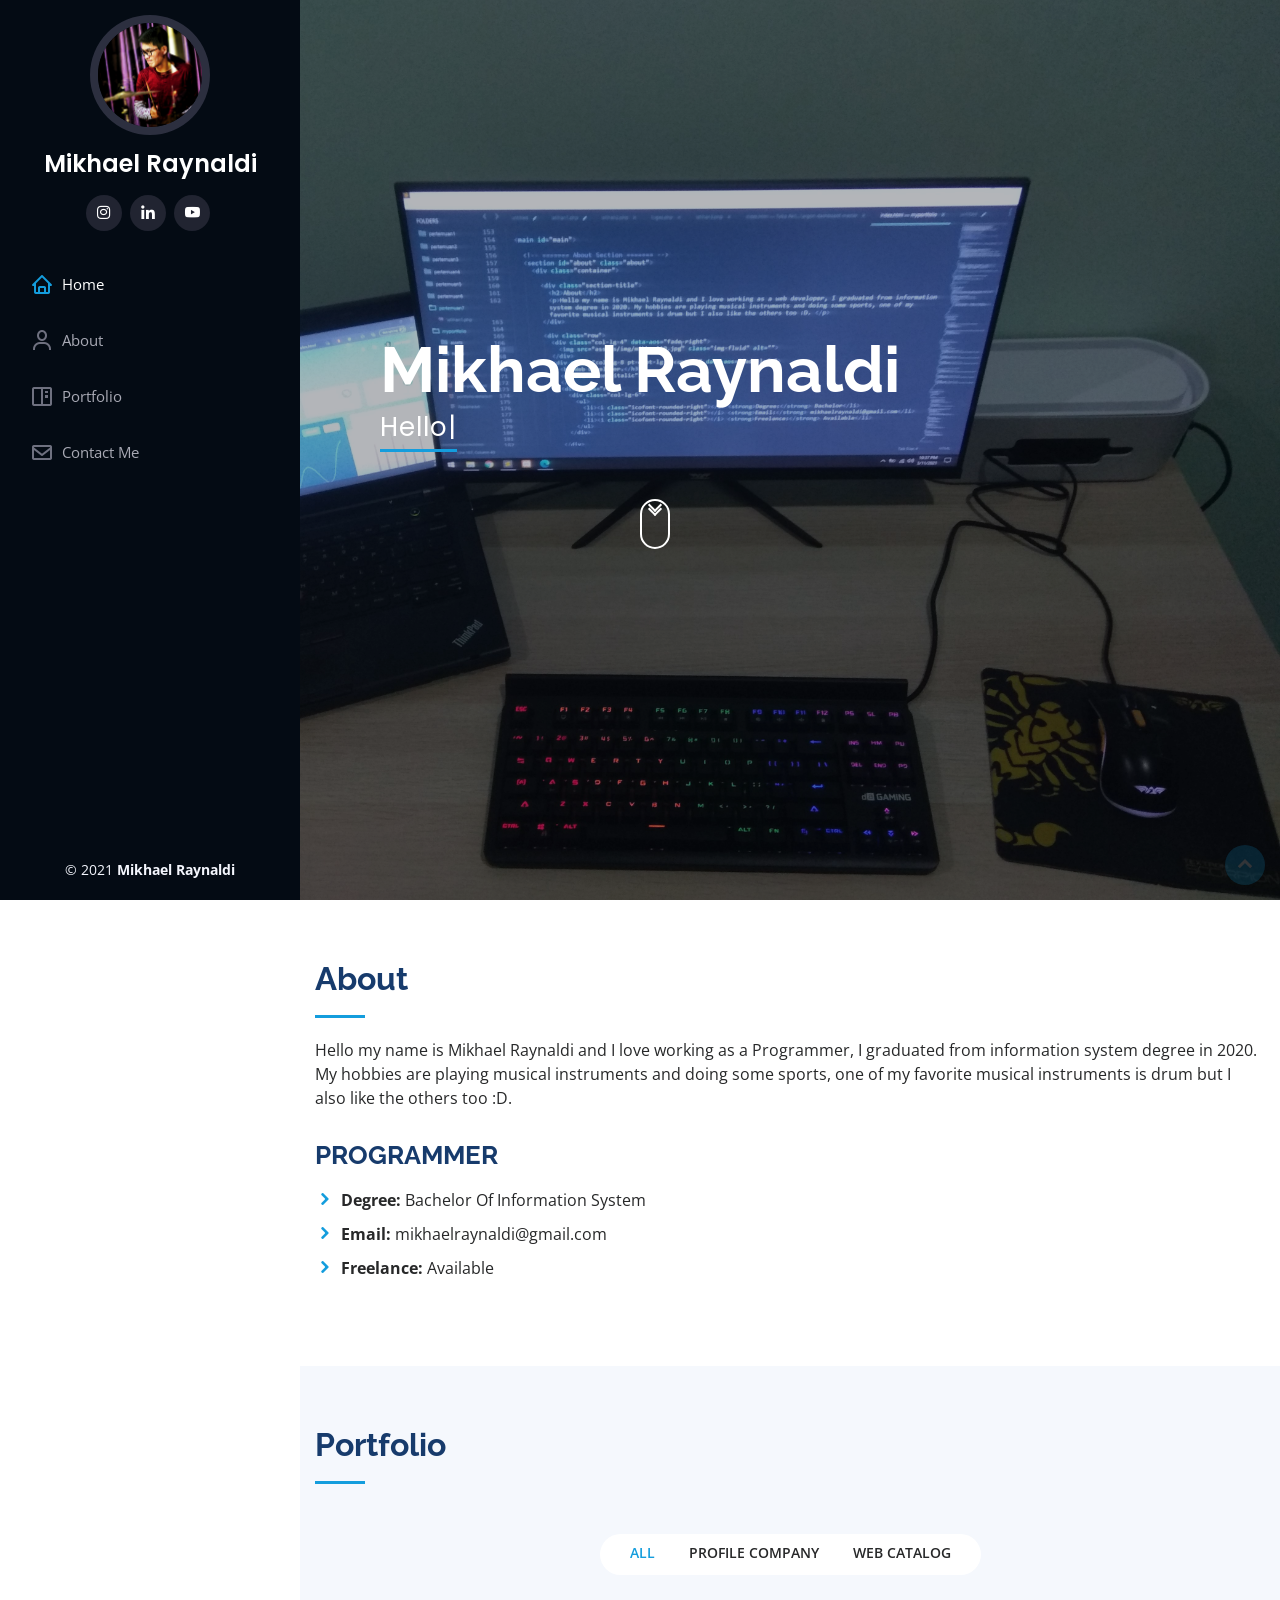
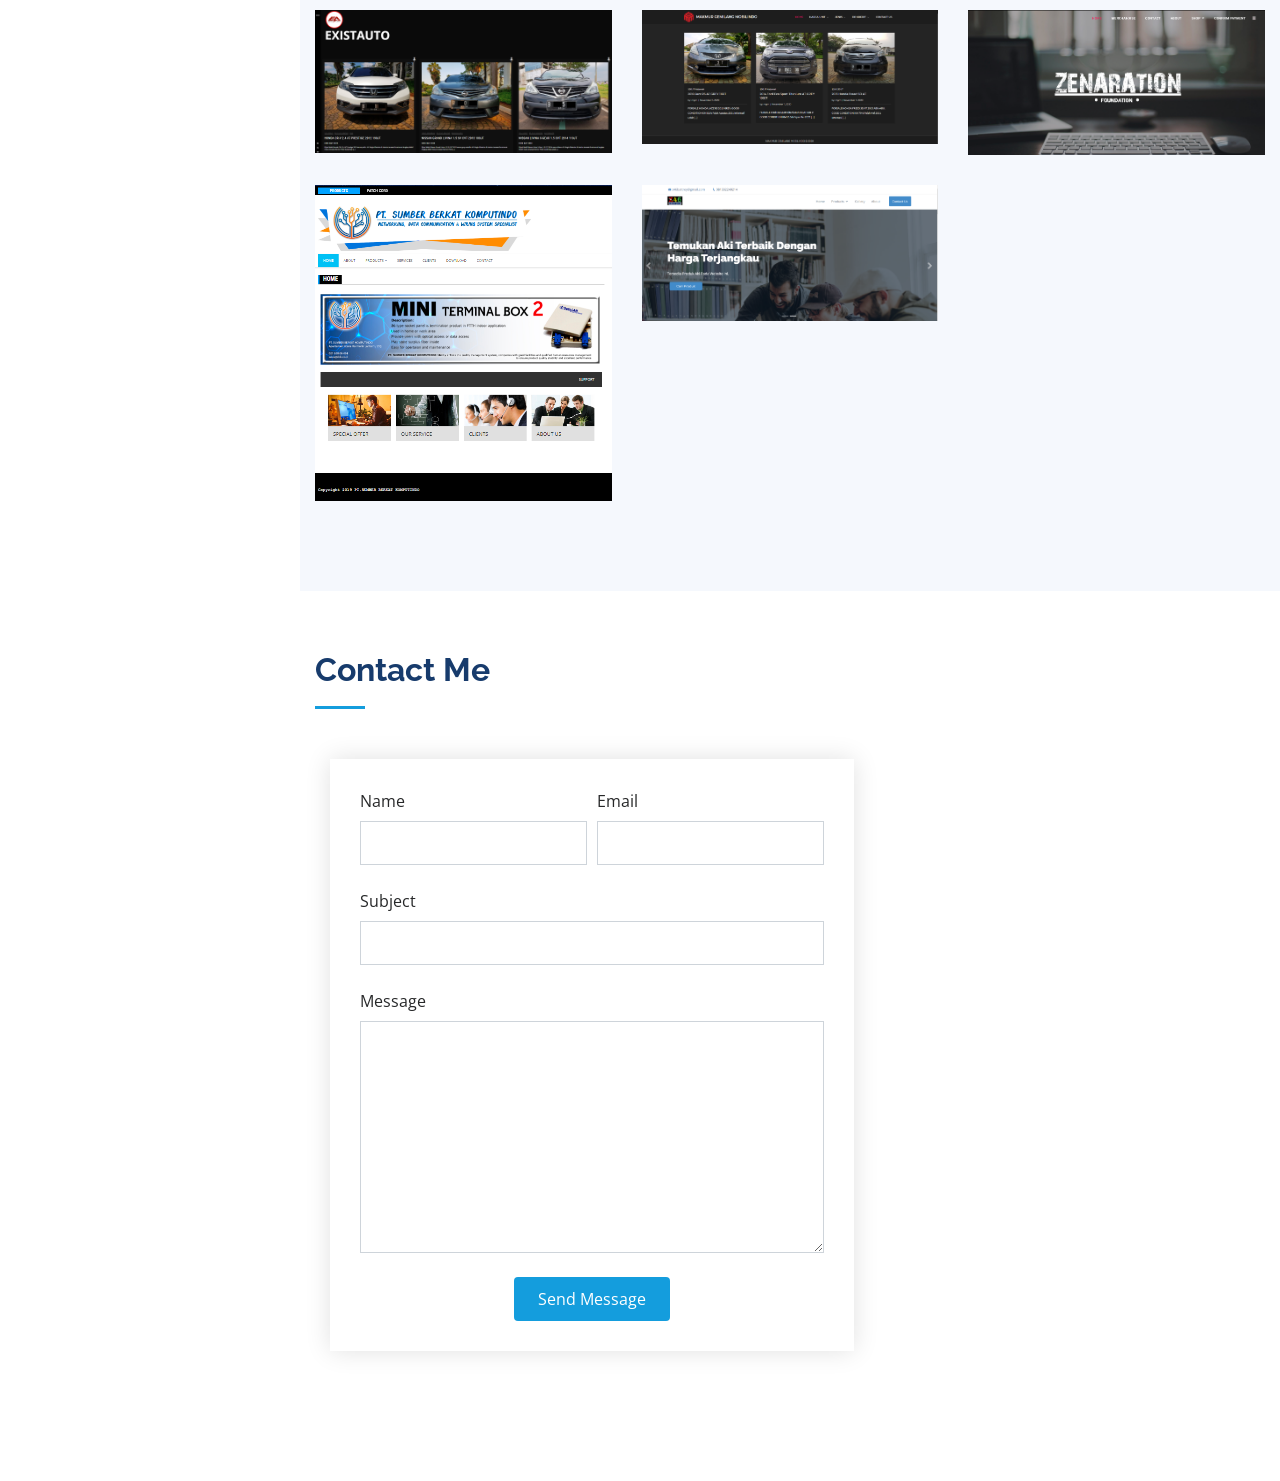
==== index.html @ 9146f6a1 "command git" ====
<!DOCTYPE html>
<html lang="en">
  <head>
    <meta charset="utf-8">
    <meta content="width=device-width, initial-scale=1.0" name="viewport">
    
    <title>Mikhael Raynaldi</title>
    <meta content="" name="description">
    <meta content="" name="keywords">
    <script src="https://code.jquery.com/jquery-1.12.4.js"></script>
    <script type="text/javascript">
    $(document).ready(function(){
    $(window).scroll(function() {
    if($(this).scrollTop() > 0){
    $(".scroll-down").css({"opacity" : "0"})
    }
    else {
    $(".scroll-down").css({"opacity" : "1"})
    }
    })
    })
    </script>
    <style type="text/css">
    .scroll-down{
    height: 50px;
    width: 30px;
    border: 2px solid white;
    position: absolute;
    left: 50%;
    bottom: 20px;
    border-radius: 50px;
    cursor: pointer;
    transition: .14s;
    }
    .scroll-down::before,
    .scroll-down::after{
    content: '';
    position: absolute;
    top: 20%;
    left: 50%;
    border: 2px solid white;
    height: 10px;
    width: 10px;
    transform: translate(-50%, -100%) rotate(45deg);
    border-top: transparent;
    border-left: transparent;
    animation: scroll-down 1s ease-in-out infinite;
    }
    .scroll-down::after{
    top:30%;
    animation-delay: .3s;
    }
    @keyframes scroll-down {
    0%{
    opacity: 0;
    }
    30%{
    opacity: 1;
    }
    60%{
    opacity: 1;
    }
    100%{
    opacity: 0;
    top: 90%;
    }
    }
    </style>
    <!-- Favicons -->
    <link href="assets/img/favicon.png" rel="icon">
    <link href="assets/img/apple-touch-icon.png" rel="apple-touch-icon">
    <!-- Google Fonts -->
    <link href="https://fonts.googleapis.com/css?family=Open+Sans:300,300i,400,400i,600,600i,700,700i|Raleway:300,300i,400,400i,500,500i,600,600i,700,700i|Poppins:300,300i,400,400i,500,500i,600,600i,700,700i" rel="stylesheet">
    <!-- Vendor CSS Files -->
    <link href="assets/vendor/bootstrap/css/bootstrap.min.css" rel="stylesheet">
    <link href="assets/vendor/icofont/icofont.min.css" rel="stylesheet">
    <link href="assets/vendor/boxicons/css/boxicons.min.css" rel="stylesheet">
    <link href="assets/vendor/venobox/venobox.css" rel="stylesheet">
    <link href="assets/vendor/owl.carousel/assets/owl.carousel.min.css" rel="stylesheet">
    <link href="assets/vendor/aos/aos.css" rel="stylesheet">
    <!-- Template Main CSS File -->
    <link href="assets/css/style.css" rel="stylesheet">
  </head>
  <body>
    <!-- ======= Mobile nav toggle button ======= -->
    <button type="button" class="mobile-nav-toggle d-xl-none"><i class="icofont-navigation-menu"></i></button>
    <!-- ======= Header ======= -->
    <header id="header">
      <div class="d-flex flex-column">
        <div class="profile">
          <img src="assets/img/mikhael3.jpeg" alt="" class="img-fluid rounded-circle">
          <h1 class="text-light"><a href="index.html">Mikhael Raynaldi</a></h1>
          <div class="social-links mt-3 text-center">
            <a href="https://www.instagram.com/mikhaelray/" class="instagram" target="_blank"><i class="bx bxl-instagram"></i></a>
           <!--  <a href="https://github.com/mikhaelraynaldi" class="github" target="_blank"><i class="bx bxl-github"></i></a> -->
            <a href="https://www.linkedin.com/in/mikhael-raynaldi-b46b6616b/" class="linkedin" target="_blank"><i class="bx bxl-linkedin"></i></a>
            <a href="https://www.youtube.com/channel/UC35LJPmsm6HlutBC9_S8QdQ" class="youtube" target="_blank"><i class="bx bxl-youtube"></i></a>
            
            
          </div>
        </div>
        <nav class="nav-menu">
          <ul>
            <li class="active"><a href="#hero"><i class="bx bx-home"></i> <span>Home</span></a></li>
            <li><a href="#about"><i class="bx bx-user"></i> <span>About</span></a></li>
            <!-- <li><a href="#experiences"><i class="bx bx-file-blank"></i> <span>Experiences</span></a></li> -->
            <li><a href="#portfolio"><i class="bx bx-book-content"></i> Portfolio</a></li>
            <li><a href="#contact"><i class="bx bx-envelope"></i> Contact Me</a></li>
          </ul>
          </nav><!-- .nav-menu -->
          <button type="button" class="mobile-nav-toggle d-xl-none"><i class="icofont-navigation-menu"></i></button>
        </div>
        </header><!-- End Header -->
        <!-- ======= Hero Section ======= -->
        <section id="hero" class="d-flex flex-column justify-content-center align-items-center">
          <div class="hero-container" data-aos="fade-in">
            <h1></h1>
            <h1>Mikhael Raynaldi</h1>
            <p><span class="typed" data-typed-items="Hello, Welcome, Have a nice day "></span></p>
            <br>
            <br>
            <br>
            <a href="#about" class="scroll-down"></a>
          </div>
          </section><!-- End Hero -->
          <main id="main">
            <!-- ======= About Section ======= -->
            <section id="about" class="about">
              <div class="container">
                <div class="section-title">
                  <h2>About</h2>
                  <p>Hello my name is Mikhael Raynaldi and I love working as a Programmer, I graduated from information system degree in 2020. My hobbies are playing musical instruments and doing some sports, one of my favorite musical instruments is drum but I also like the others too :D. </p>
                </div>
                <div class="row">
                <!--   <div class="col-lg-4" data-aos="fade-right">
                    <img src="assets/img/m10.jpg" class="img-fluid" alt="">
                  </div> -->
                  <div class="col-lg-8 pt-4 pt-lg-0 content" data-aos="fade-left">
                    <h3>PROGRAMMER</h3>
                    <p class="font-italic">
                    </p>
                    <div class="row">
                      <div class="col-lg-8">
                        <ul>
                          <li><i class="icofont-rounded-right"></i> <strong>Degree:</strong> Bachelor Of Information System</li>
                          <li><i class="icofont-rounded-right"></i> <strong>Email:</strong> mikhaelraynaldi@gmail.com</li>
                          <li><i class="icofont-rounded-right"></i> <strong>Freelance:</strong> Available</li>
                        </ul>
                      </div>
                      
                    </div>
                    <p>
                      
                    </p>
                  </div>
                </div>
              </div>
              </section><!-- End About Section -->
              
              <!-- ======= Portfolio Section ======= -->
              <section id="portfolio" class="portfolio section-bg">
                <div class="container">
                  <div class="section-title">
                    <h2>Portfolio</h2>
                    <p></p>
                  </div>
                  <div class="row" data-aos="fade-up">
                    <div class="col-lg-12 d-flex justify-content-center">
                      <ul id="portfolio-flters">
                        <li data-filter="*" class="filter-active">All</li>
                        <li data-filter=".filter-webpc">Profile Company</li>
                        <!-- <li data-filter=".filter-app">App</li> -->
                        <li data-filter=".filter-webcc">Web Catalog</li>
                      </ul>
                    </div>
                  </div>
                  <div class="row portfolio-container" data-aos="fade-up" data-aos-delay="100">
                    
                    <div class="col-lg-4 col-md-6 portfolio-item filter-webcc">
                      
                      <div class="portfolio-wrap">
                        <img src="assets/img/portfolio/Exist.png" class="img-fluid" alt="">
                        <div class="portfolio-links">
                          <a href="existauto.html"  title="More Details"><i class='bx bx-expand-alt'></i>
                            <a href="https://existauto.id/" target="_blank" title="Website"><i class="bx bx-link"></i></a>
                          </div>
                        </div>
                        
                      </div>
                      <div class="col-lg-4 col-md-6 portfolio-item filter-webcc">
                        <div class="portfolio-wrap">
                        <img src="assets/img/portfolio/mgm.PNG" class="img-fluid" alt=""></a>
                        <div class="portfolio-links">
                          <a href="mgm.html"  title="More Details"><i class='bx bx-expand-alt'></i>
                            <a href="http://mgmobilindo.id/" target="_blank" title="Website"><i class="bx bx-link"></i></a>
                          </div>
                        </div>
                      </div>
                      
                      <div class="col-lg-4 col-md-6 portfolio-item filter-webpc">
                        <div class="portfolio-wrap">
                          <img src="assets/img/portfolio/zen.png" class="img-fluid" alt="">
                          <div class="portfolio-links">
                            <a href="zen.html" title="More Details" ><i class='bx bx-expand-alt'></i>
                              <a href="#" title="Website" id="zen"><i class="bx bx-link"></i></a>
                            </div>
                          </div>
                        </div>
                        <div class="col-lg-4 col-md-6 portfolio-item filter-webpc">
                          <div class="portfolio-wrap">
                            <img src="assets/img/portfolio/Sbk.png" class="img-fluid" alt="">
                            <div class="portfolio-links">
                              <a href="sbk.html" title="More Details" ><i class='bx bx-expand-alt'></i>
                                <a href="#" title="Website" id="sbk"><i class="bx bx-link"></i></a>
                              </div>
                            </div>
                          </div>
                          
                          <div class="col-lg-4 col-md-6 portfolio-item filter-webpc">
                            <div class="portfolio-wrap">
                              <img src="assets/img/portfolio/z46.PNG" class="img-fluid" alt="">
                              <div class="portfolio-links">
                                <a href="z46.html" title="More Details"><i class='bx bx-expand-alt'></i>
                                  <a href="https://tokoakitangerang.com/" target="__blank" title="Website"><i class="bx bx-link"></i></a>
                                </div>
                              </div>
                            </div>
                          </div>
                        </div>
                        </section><!-- End Portfolio Section -->
                        
                        
                        <!-- ======= Contact Section ======= -->
                        <section id="contact" class="contact">
                          <div class="container">
                            <div class="section-title">
                              <h2>Contact Me</h2>
                              <p></p>
                            </div>
                            <div class="col-lg-7 mt-5 mt-lg-0 d-flex align-items-stretch">
                              <form  name="contact-form" method="post" role="form" class="php-email-form">
                                <div class="form-row">
                                  <div class="form-group col-md-6">
                                    <label for="name">Name</label>
                                    <input type="text" name="name" class="form-control" id="name" data-rule="minlen:4" data-msg="Please enter at least 4 chars" />
                                    <div class="validate"></div>
                                  </div>
                                  <div class="form-group col-md-6">
                                    <label for="email">Email</label>
                                    <input type="email" class="form-control" name="email" id="email" data-rule="email" data-msg="Please enter a valid email" />
                                    <div class="validate"></div>
                                  </div>
                                </div>
                                <div class="form-group">
                                  <label for="name">Subject</label>
                                  <input type="text" class="form-control" name="subject" id="subject" data-rule="minlen:4" data-msg="Please enter at least 8 chars of subject" />
                                  <div class="validate"></div>
                                </div>
                                <div class="form-group">
                                  <label for="message">Message</label>
                                  <textarea class="form-control" name="message" rows="10" data-rule="required" data-msg="Please write something for us"></textarea>
                                  <div class="validate"></div>
                                </div>
                                <div class="mb-3">
                                  <div class="alert alert-success alert-dismissible fade show d-none " role="alert">
                                    <strong>Thankyou !</strong> Your message has been sent.<button type="button" class="close" data-dismiss="alert" aria-label="Close">
                                    <span aria-hidden="true">×</span>
                                    </button>
                                  </div>
                                  <!-- <div class="loading">Loading</div>
                                  <div class="error-message"></div>
                                  <div class="sent-message">Your message has been sent. Thank you!</div> -->
                                </div>
                                <div class="text-center"><button type="submit" class="btn btn-primary btn-kirim">Send Message</button>
                                  <button class="btn btn-primary btn-loading d-none" type="button" disabled>
                                  <span class="spinner-grow spinner-grow-sm" role="status" aria-hidden="true"></span>
                                  Loading...
                                  </button>
                                </div>
                              </form>
                            </div>
                          </div>
                        </div>
                        </section><!-- End Contact Section -->
                        </main><!-- End #main -->
                        <!-- ======= Footer ======= -->
                        <footer id="footer">
                          <div class="container">
                            <div class="copyright">
                              &copy; 2021 <strong><span>Mikhael Raynaldi</span></strong>
                            </div>
                            <div class="credits">
                              
                            </div>
                          </div>
                          </footer><!-- End  Footer -->
                          <a href="#" class="back-to-top"><i class="icofont-simple-up"></i></a>
                          <!-- Vendor JS Files -->
                          <script src="assets/vendor/jquery/jquery.min.js"></script>
                          <script src="assets/vendor/bootstrap/js/bootstrap.bundle.min.js"></script>
                          <script src="assets/vendor/jquery.easing/jquery.easing.min.js"></script>
                          <script src="assets/vendor/php-email-form/validate.js"></script>
                          <script src="assets/vendor/waypoints/jquery.waypoints.min.js"></script>
                          <script src="assets/vendor/counterup/counterup.min.js"></script>
                          <script src="assets/vendor/isotope-layout/isotope.pkgd.min.js"></script>
                          <script src="assets/vendor/venobox/venobox.min.js"></script>
                          <script src="assets/vendor/owl.carousel/owl.carousel.min.js"></script>
                          <script src="assets/vendor/typed.js/typed.min.js"></script>
                          <script src="assets/vendor/aos/aos.js"></script>
                          <!-- Template Main JS File -->
                          <script src="assets/js/main.js"></script>
                          <script>
                          const scriptURL = 'https://script.google.com/macros/s/AKfycbzyBdxMF1C4Y9LiTAX1z6TFenPuQXAClqCv2XhEe3KRukEesHPKUVi8BLsNuJekuORA/exec'
                          const form = document.forms['contact-form']
                          const btnKirim = document.querySelector('.btn-kirim');
                          const btnLoading = document.querySelector ('.btn-loading');
                          const myAlert = document.querySelector ('.alert');
                          form.addEventListener('submit', e => {
                          e.preventDefault()
                          btnLoading.classList.toggle('d-none');
                          btnKirim.classList.toggle('d-none');
                          fetch(scriptURL, { method: 'POST', body: new FormData(form)})
                          .then(response => {
                          btnLoading.classList.toggle('d-none');
                          btnKirim.classList.toggle('d-none');
                          myAlert.classList.toggle('d-none');
                          form.reset();
                          console.log('Success!', response);
                          })
                          .catch(error => console.error('Error!', error.message))
                          })
                          </script>
                          <script src="https://code.jquery.com/jquery-3.5.1.js"></script>
                          <script>
                          $('#zen').click(function(e) {
                          e.preventDefault();
                          alert('Website Is Offline');
                          });
                          $('#sbk').click(function(e) {
                          e.preventDefault();
                          alert('Website Is Offline');
                          });
                          </script>
                        </body>
                      </html>
---- assets/vendor/venobox/venobox.css ----
/* ------ venobox.css --------*/
.vbox-overlay *, .vbox-overlay *:before, .vbox-overlay *:after{
    -webkit-backface-visibility: hidden;
    -webkit-box-sizing:border-box;
    -moz-box-sizing:border-box;
    box-sizing:border-box;
}
.vbox-overlay * { 
    -webkit-backface-visibility: visible;
    backface-visibility: visible;
}
.vbox-overlay{
    display: -webkit-flex;
    display: flex;
    -webkit-flex-direction: column;
    flex-direction: column;
    -webkit-justify-content: center;
    justify-content: center;
    -webkit-align-items: center;
    align-items: center;
    position: fixed;
    left: 0;
    top: 0;
    bottom: 0;
    right: 0;
    z-index: 999999;
}

/* ----- navigation ----- */
.vbox-title{
    width: 100%;
    height: 40px;
    float: left;
    text-align: center;
    line-height: 28px;
    font-size: 12px;
    padding: 6px 50px;
    overflow: hidden;
    position: fixed;
    display: none;
    left: 0;
    z-index: 89;
}
.vbox-close{
    cursor: pointer;
    position: fixed;
    top: -1px;
    right: 0;
    width: 50px;
    height: 40px;
    padding: 6px;
    display: block;
    background-position:10px center;
    overflow: hidden;
    font-size: 24px;
    line-height: 1;
    text-align: center;
    z-index: 99;
}
.vbox-left{
    cursor: pointer;
    position: fixed;
    left: 0;
    height: 40px;
    overflow: hidden;
    line-height: 28px;
    font-size: 12px;
    z-index: 99;
    display: flex;
    align-items:center;
}
.vbox-num{
    display: inline-block;
    margin: 6px 0 6px 15px;
}
/* ----- Social share ----- */
.vbox-share{
    line-height: 28px;
    font-size: 12px;
    overflow: hidden;
    position: fixed;
    left: 0;
    z-index: 98;
    display: flex;
    align-items:center;
    justify-content: center;
    width: 100%;
    text-align: center;
}
.vbox-share svg{
    max-height: 28px;
    width: 28px;
    z-index: 10;
    margin-left: 12px;
    margin-top: 6px;
    margin-bottom: 6px;
    vertical-align: middle;
}


/* ----- navigation ARROWS ----- */
.vbox-next, .vbox-prev{
    position: fixed;
    top: 50%;
    margin-top: -15px;
    overflow: hidden;
    cursor: pointer;
    display: block;
    width: 45px;
    height: 45px;
    z-index: 99;
}
.vbox-next span, .vbox-prev span{
    position: relative;
    width: 20px;
    height: 20px;
    border: 2px solid transparent;
    border-top-color: #B6B6B6;
    border-right-color: #B6B6B6;
    text-indent: -100px;
    position: absolute;
    top: 8px;
    display: block;
}
.vbox-prev{
    left: 15px;
}
.vbox-next{
    right: 15px;
}
.vbox-prev span{
    left: 10px;
    -ms-transform: rotate(-135deg);
    -webkit-transform: rotate(-135deg);
    transform: rotate(-135deg);
}
.vbox-next span{
    -ms-transform: rotate(45deg);
    -webkit-transform: rotate(45deg);
    transform: rotate(45deg);
    right: 10px;
}
/* ------- inline window ------ */
.vbox-inline{
    width: 420px;
    height: 315px;
    height: 70vh;
    padding: 10px;
    background: #fff;
    margin: 0 auto;
    overflow: auto;
    text-align: left;
}
/* ------- Video & iFrames window ------ */
.venoframe{
    max-width: 100%;
    width: 100%;
    border: none;
    width: 100%;
    height: 260px;
    height: 70vh;
}
.venoframe.vbvid{
    height: 260px;
}
@media (min-width: 768px) {
    .venoframe, .vbox-inline{
        width: 90%;
        height: 360px;
        height: 70vh;
    }
    .venoframe.vbvid{
        width: 640px;
        height: 360px;
    }
}
@media (min-width: 992px) {
    .venoframe, .vbox-inline{
        max-width: 1200px;
        width: 80%;
        height: 540px;
        height: 70vh;
    }
    .venoframe.vbvid{
        width: 960px;
        height: 540px;
    }
}
/* 
Please do NOT edit this part! 
or at least read this note: http://i.imgur.com/7C0ws9e.gif
*/
.vbox-open{
    overflow: hidden;
}
.vbox-container{
    position: absolute;
    left: 0;
    right: 0;
    top: 0;
    bottom: 0;
    overflow-x: hidden;
    overflow-y: scroll;
    overflow-scrolling: touch;
    -webkit-overflow-scrolling: touch;
    z-index: 20;
    max-height: 100%;

}

.vbox-content{
    text-align: center;
    float: left;
    width: 100%;
    position: relative;
    overflow: hidden;
    padding: 20px 4%;
}
.vbox-container img{
    max-width: 100%;
    height: auto;
}
.vbox-figlio{
    box-shadow: 0 0 12px rgba(0,0,0,0.19), 0 6px 6px rgba(0,0,0,0.23);
    max-width: 100%;
    text-align: initial;
}
img.vbox-figlio{
    -webkit-user-select: none;
-khtml-user-select: none;
-moz-user-select: none;
-o-user-select: none;
user-select: none;
}
.vbox-content.swipe-left{
    margin-left: -200px !important;
}
.vbox-content.swipe-right{
    margin-left: 200px !important;
}
.vbox-animated{
    webkit-transition: margin 300ms ease-out;
    transition: margin 300ms ease-out;
}

/* ---------- preloader ----------
 * SPINKIT 
 * http://tobiasahlin.com/spinkit/
-------------------------------- */
.sk-double-bounce,.sk-rotating-plane{width:40px;height:40px;margin:40px auto}.sk-rotating-plane{background-color:#333;-webkit-animation:sk-rotatePlane 1.2s infinite ease-in-out;animation:sk-rotatePlane 1.2s infinite ease-in-out}@-webkit-keyframes sk-rotatePlane{0%{-webkit-transform:perspective(120px) rotateX(0) rotateY(0);transform:perspective(120px) rotateX(0) rotateY(0)}50%{-webkit-transform:perspective(120px) rotateX(-180.1deg) rotateY(0);transform:perspective(120px) rotateX(-180.1deg) rotateY(0)}100%{-webkit-transform:perspective(120px) rotateX(-180deg) rotateY(-179.9deg);transform:perspective(120px) rotateX(-180deg) rotateY(-179.9deg)}}@keyframes sk-rotatePlane{0%{-webkit-transform:perspective(120px) rotateX(0) rotateY(0);transform:perspective(120px) rotateX(0) rotateY(0)}50%{-webkit-transform:perspective(120px) rotateX(-180.1deg) rotateY(0);transform:perspective(120px) rotateX(-180.1deg) rotateY(0)}100%{-webkit-transform:perspective(120px) rotateX(-180deg) rotateY(-179.9deg);transform:perspective(120px) rotateX(-180deg) rotateY(-179.9deg)}}.sk-double-bounce{position:relative}.sk-double-bounce .sk-child{width:100%;height:100%;border-radius:50%;background-color:#333;opacity:.6;position:absolute;top:0;left:0;-webkit-animation:sk-doubleBounce 2s infinite ease-in-out;animation:sk-doubleBounce 2s infinite ease-in-out}.sk-chasing-dots .sk-child,.sk-spinner-pulse,.sk-three-bounce .sk-child{background-color:#333;border-radius:100%}.sk-double-bounce .sk-double-bounce2{-webkit-animation-delay:-1s;animation-delay:-1s}@-webkit-keyframes sk-doubleBounce{0%,100%{-webkit-transform:scale(0);transform:scale(0)}50%{-webkit-transform:scale(1);transform:scale(1)}}@keyframes sk-doubleBounce{0%,100%{-webkit-transform:scale(0);transform:scale(0)}50%{-webkit-transform:scale(1);transform:scale(1)}}.sk-wave{margin:40px auto;width:50px;height:40px;text-align:center;font-size:10px}.sk-wave .sk-rect{background-color:#333;height:100%;width:6px;display:inline-block;-webkit-animation:sk-waveStretchDelay 1.2s infinite ease-in-out;animation:sk-waveStretchDelay 1.2s infinite ease-in-out}.sk-wave .sk-rect1{-webkit-animation-delay:-1.2s;animation-delay:-1.2s}.sk-wave .sk-rect2{-webkit-animation-delay:-1.1s;animation-delay:-1.1s}.sk-wave .sk-rect3{-webkit-animation-delay:-1s;animation-delay:-1s}.sk-wave .sk-rect4{-webkit-animation-delay:-.9s;animation-delay:-.9s}.sk-wave .sk-rect5{-webkit-animation-delay:-.8s;animation-delay:-.8s}@-webkit-keyframes sk-waveStretchDelay{0%,100%,40%{-webkit-transform:scaleY(.4);transform:scaleY(.4)}20%{-webkit-transform:scaleY(1);transform:scaleY(1)}}@keyframes sk-waveStretchDelay{0%,100%,40%{-webkit-transform:scaleY(.4);transform:scaleY(.4)}20%{-webkit-transform:scaleY(1);transform:scaleY(1)}}.sk-wandering-cubes{margin:40px auto;width:40px;height:40px;position:relative}.sk-wandering-cubes .sk-cube{background-color:#333;width:10px;height:10px;position:absolute;top:0;left:0;-webkit-animation:sk-wanderingCube 1.8s ease-in-out -1.8s infinite both;animation:sk-wanderingCube 1.8s ease-in-out -1.8s infinite both}.sk-chasing-dots,.sk-spinner-pulse{width:40px;height:40px;margin:40px auto}.sk-wandering-cubes .sk-cube2{-webkit-animation-delay:-.9s;animation-delay:-.9s}@-webkit-keyframes sk-wanderingCube{0%{-webkit-transform:rotate(0);transform:rotate(0)}25%{-webkit-transform:translateX(30px) rotate(-90deg) scale(.5);transform:translateX(30px) rotate(-90deg) scale(.5)}50%{-webkit-transform:translateX(30px) translateY(30px) rotate(-179deg);transform:translateX(30px) translateY(30px) rotate(-179deg)}50.1%{-webkit-transform:translateX(30px) translateY(30px) rotate(-180deg);transform:translateX(30px) translateY(30px) rotate(-180deg)}75%{-webkit-transform:translateX(0) translateY(30px) rotate(-270deg) scale(.5);transform:translateX(0) translateY(30px) rotate(-270deg) scale(.5)}100%{-webkit-transform:rotate(-360deg);transform:rotate(-360deg)}}@keyframes sk-wanderingCube{0%{-webkit-transform:rotate(0);transform:rotate(0)}25%{-webkit-transform:translateX(30px) rotate(-90deg) scale(.5);transform:translateX(30px) rotate(-90deg) scale(.5)}50%{-webkit-transform:translateX(30px) translateY(30px) rotate(-179deg);transform:translateX(30px) translateY(30px) rotate(-179deg)}50.1%{-webkit-transform:translateX(30px) translateY(30px) rotate(-180deg);transform:translateX(30px) translateY(30px) rotate(-180deg)}75%{-webkit-transform:translateX(0) translateY(30px) rotate(-270deg) scale(.5);transform:translateX(0) translateY(30px) rotate(-270deg) scale(.5)}100%{-webkit-transform:rotate(-360deg);transform:rotate(-360deg)}}.sk-spinner-pulse{-webkit-animation:sk-pulseScaleOut 1s infinite ease-in-out;animation:sk-pulseScaleOut 1s infinite ease-in-out}@-webkit-keyframes sk-pulseScaleOut{0%{-webkit-transform:scale(0);transform:scale(0)}100%{-webkit-transform:scale(1);transform:scale(1);opacity:0}}@keyframes sk-pulseScaleOut{0%{-webkit-transform:scale(0);transform:scale(0)}100%{-webkit-transform:scale(1);transform:scale(1);opacity:0}}.sk-chasing-dots{position:relative;text-align:center;-webkit-animation:sk-chasingDotsRotate 2s infinite linear;animation:sk-chasingDotsRotate 2s infinite linear}.sk-chasing-dots .sk-child{width:60%;height:60%;display:inline-block;position:absolute;top:0;-webkit-animation:sk-chasingDotsBounce 2s infinite ease-in-out;animation:sk-chasingDotsBounce 2s infinite ease-in-out}.sk-chasing-dots .sk-dot2{top:auto;bottom:0;-webkit-animation-delay:-1s;animation-delay:-1s}@-webkit-keyframes sk-chasingDotsRotate{100%{-webkit-transform:rotate(360deg);transform:rotate(360deg)}}@keyframes sk-chasingDotsRotate{100%{-webkit-transform:rotate(360deg);transform:rotate(360deg)}}@-webkit-keyframes sk-chasingDotsBounce{0%,100%{-webkit-transform:scale(0);transform:scale(0)}50%{-webkit-transform:scale(1);transform:scale(1)}}@keyframes sk-chasingDotsBounce{0%,100%{-webkit-transform:scale(0);transform:scale(0)}50%{-webkit-transform:scale(1);transform:scale(1)}}.sk-three-bounce{margin:40px auto;width:80px;text-align:center}.sk-three-bounce .sk-child{width:20px;height:20px;display:inline-block;-webkit-animation:sk-three-bounce 1.4s ease-in-out 0s infinite both;animation:sk-three-bounce 1.4s ease-in-out 0s infinite both}.sk-circle .sk-child:before,.sk-fading-circle .sk-circle:before{display:block;border-radius:100%;content:'';background-color:#333}.sk-three-bounce .sk-bounce1{-webkit-animation-delay:-.32s;animation-delay:-.32s}.sk-three-bounce .sk-bounce2{-webkit-animation-delay:-.16s;animation-delay:-.16s}@-webkit-keyframes sk-three-bounce{0%,100%,80%{-webkit-transform:scale(0);transform:scale(0)}40%{-webkit-transform:scale(1);transform:scale(1)}}@keyframes sk-three-bounce{0%,100%,80%{-webkit-transform:scale(0);transform:scale(0)}40%{-webkit-transform:scale(1);transform:scale(1)}}.sk-circle{margin:40px auto;width:40px;height:40px;position:relative}.sk-circle .sk-child{width:100%;height:100%;position:absolute;left:0;top:0}.sk-circle .sk-child:before{margin:0 auto;width:15%;height:15%;-webkit-animation:sk-circleBounceDelay 1.2s infinite ease-in-out both;animation:sk-circleBounceDelay 1.2s infinite ease-in-out both}.sk-circle .sk-circle2{-webkit-transform:rotate(30deg);-ms-transform:rotate(30deg);transform:rotate(30deg)}.sk-circle .sk-circle3{-webkit-transform:rotate(60deg);-ms-transform:rotate(60deg);transform:rotate(60deg)}.sk-circle .sk-circle4{-webkit-transform:rotate(90deg);-ms-transform:rotate(90deg);transform:rotate(90deg)}.sk-circle .sk-circle5{-webkit-transform:rotate(120deg);-ms-transform:rotate(120deg);transform:rotate(120deg)}.sk-circle .sk-circle6{-webkit-transform:rotate(150deg);-ms-transform:rotate(150deg);transform:rotate(150deg)}.sk-circle .sk-circle7{-webkit-transform:rotate(180deg);-ms-transform:rotate(180deg);transform:rotate(180deg)}.sk-circle .sk-circle8{-webkit-transform:rotate(210deg);-ms-transform:rotate(210deg);transform:rotate(210deg)}.sk-circle .sk-circle9{-webkit-transform:rotate(240deg);-ms-transform:rotate(240deg);transform:rotate(240deg)}.sk-circle .sk-circle10{-webkit-transform:rotate(270deg);-ms-transform:rotate(270deg);transform:rotate(270deg)}.sk-circle .sk-circle11{-webkit-transform:rotate(300deg);-ms-transform:rotate(300deg);transform:rotate(300deg)}.sk-circle .sk-circle12{-webkit-transform:rotate(330deg);-ms-transform:rotate(330deg);transform:rotate(330deg)}.sk-circle .sk-circle2:before{-webkit-animation-delay:-1.1s;animation-delay:-1.1s}.sk-circle .sk-circle3:before{-webkit-animation-delay:-1s;animation-delay:-1s}.sk-circle .sk-circle4:before{-webkit-animation-delay:-.9s;animation-delay:-.9s}.sk-circle .sk-circle5:before{-webkit-animation-delay:-.8s;animation-delay:-.8s}.sk-circle .sk-circle6:before{-webkit-animation-delay:-.7s;animation-delay:-.7s}.sk-circle .sk-circle7:before{-webkit-animation-delay:-.6s;animation-delay:-.6s}.sk-circle .sk-circle8:before{-webkit-animation-delay:-.5s;animation-delay:-.5s}.sk-circle .sk-circle9:before{-webkit-animation-delay:-.4s;animation-delay:-.4s}.sk-circle .sk-circle10:before{-webkit-animation-delay:-.3s;animation-delay:-.3s}.sk-circle .sk-circle11:before{-webkit-animation-delay:-.2s;animation-delay:-.2s}.sk-circle .sk-circle12:before{-webkit-animation-delay:-.1s;animation-delay:-.1s}@-webkit-keyframes sk-circleBounceDelay{0%,100%,80%{-webkit-transform:scale(0);transform:scale(0)}40%{-webkit-transform:scale(1);transform:scale(1)}}@keyframes sk-circleBounceDelay{0%,100%,80%{-webkit-transform:scale(0);transform:scale(0)}40%{-webkit-transform:scale(1);transform:scale(1)}}.sk-cube-grid{width:40px;height:40px;margin:40px auto}.sk-cube-grid .sk-cube{width:33.33%;height:33.33%;background-color:#333;float:left;-webkit-animation:sk-cubeGridScaleDelay 1.3s infinite ease-in-out;animation:sk-cubeGridScaleDelay 1.3s infinite ease-in-out}.sk-cube-grid .sk-cube1{-webkit-animation-delay:.2s;animation-delay:.2s}.sk-cube-grid .sk-cube2{-webkit-animation-delay:.3s;animation-delay:.3s}.sk-cube-grid .sk-cube3{-webkit-animation-delay:.4s;animation-delay:.4s}.sk-cube-grid .sk-cube4{-webkit-animation-delay:.1s;animation-delay:.1s}.sk-cube-grid .sk-cube5{-webkit-animation-delay:.2s;animation-delay:.2s}.sk-cube-grid .sk-cube6{-webkit-animation-delay:.3s;animation-delay:.3s}.sk-cube-grid .sk-cube7{-webkit-animation-delay:0ms;animation-delay:0ms}.sk-cube-grid .sk-cube8{-webkit-animation-delay:.1s;animation-delay:.1s}.sk-cube-grid .sk-cube9{-webkit-animation-delay:.2s;animation-delay:.2s}@-webkit-keyframes sk-cubeGridScaleDelay{0%,100%,70%{-webkit-transform:scale3D(1,1,1);transform:scale3D(1,1,1)}35%{-webkit-transform:scale3D(0,0,1);transform:scale3D(0,0,1)}}@keyframes sk-cubeGridScaleDelay{0%,100%,70%{-webkit-transform:scale3D(1,1,1);transform:scale3D(1,1,1)}35%{-webkit-transform:scale3D(0,0,1);transform:scale3D(0,0,1)}}.sk-fading-circle{margin:40px auto;width:40px;height:40px;position:relative}.sk-fading-circle .sk-circle{width:100%;height:100%;position:absolute;left:0;top:0}.sk-fading-circle .sk-circle:before{margin:0 auto;width:15%;height:15%;-webkit-animation:sk-circleFadeDelay 1.2s infinite ease-in-out both;animation:sk-circleFadeDelay 1.2s infinite ease-in-out both}.sk-fading-circle .sk-circle2{-webkit-transform:rotate(30deg);-ms-transform:rotate(30deg);transform:rotate(30deg)}.sk-fading-circle .sk-circle3{-webkit-transform:rotate(60deg);-ms-transform:rotate(60deg);transform:rotate(60deg)}.sk-fading-circle .sk-circle4{-webkit-transform:rotate(90deg);-ms-transform:rotate(90deg);transform:rotate(90deg)}.sk-fading-circle .sk-circle5{-webkit-transform:rotate(120deg);-ms-transform:rotate(120deg);transform:rotate(120deg)}.sk-fading-circle .sk-circle6{-webkit-transform:rotate(150deg);-ms-transform:rotate(150deg);transform:rotate(150deg)}.sk-fading-circle .sk-circle7{-webkit-transform:rotate(180deg);-ms-transform:rotate(180deg);transform:rotate(180deg)}.sk-fading-circle .sk-circle8{-webkit-transform:rotate(210deg);-ms-transform:rotate(210deg);transform:rotate(210deg)}.sk-fading-circle .sk-circle9{-webkit-transform:rotate(240deg);-ms-transform:rotate(240deg);transform:rotate(240deg)}.sk-fading-circle .sk-circle10{-webkit-transform:rotate(270deg);-ms-transform:rotate(270deg);transform:rotate(270deg)}.sk-fading-circle .sk-circle11{-webkit-transform:rotate(300deg);-ms-transform:rotate(300deg);transform:rotate(300deg)}.sk-fading-circle .sk-circle12{-webkit-transform:rotate(330deg);-ms-transform:rotate(330deg);transform:rotate(330deg)}.sk-fading-circle .sk-circle2:before{-webkit-animation-delay:-1.1s;animation-delay:-1.1s}.sk-fading-circle .sk-circle3:before{-webkit-animation-delay:-1s;animation-delay:-1s}.sk-fading-circle .sk-circle4:before{-webkit-animation-delay:-.9s;animation-delay:-.9s}.sk-fading-circle .sk-circle5:before{-webkit-animation-delay:-.8s;animation-delay:-.8s}.sk-fading-circle .sk-circle6:before{-webkit-animation-delay:-.7s;animation-delay:-.7s}.sk-fading-circle .sk-circle7:before{-webkit-animation-delay:-.6s;animation-delay:-.6s}.sk-fading-circle .sk-circle8:before{-webkit-animation-delay:-.5s;animation-delay:-.5s}.sk-fading-circle .sk-circle9:before{-webkit-animation-delay:-.4s;animation-delay:-.4s}.sk-fading-circle .sk-circle10:before{-webkit-animation-delay:-.3s;animation-delay:-.3s}.sk-fading-circle .sk-circle11:before{-webkit-animation-delay:-.2s;animation-delay:-.2s}.sk-fading-circle .sk-circle12:before{-webkit-animation-delay:-.1s;animation-delay:-.1s}@-webkit-keyframes sk-circleFadeDelay{0%,100%,39%{opacity:0}40%{opacity:1}}@keyframes sk-circleFadeDelay{0%,100%,39%{opacity:0}40%{opacity:1}}.sk-folding-cube{margin:40px auto;width:40px;height:40px;position:relative;-webkit-transform:rotateZ(45deg);transform:rotateZ(45deg)}.sk-folding-cube .sk-cube{float:left;width:50%;height:50%;position:relative;-webkit-transform:scale(1.1);-ms-transform:scale(1.1);transform:scale(1.1)}.sk-folding-cube .sk-cube:before{content:'';position:absolute;top:0;left:0;width:100%;height:100%;background-color:#333;-webkit-animation:sk-foldCubeAngle 2.4s infinite linear both;animation:sk-foldCubeAngle 2.4s infinite linear both;-webkit-transform-origin:100% 100%;-ms-transform-origin:100% 100%;transform-origin:100% 100%}.sk-folding-cube .sk-cube2{-webkit-transform:scale(1.1) rotateZ(90deg);transform:scale(1.1) rotateZ(90deg)}.sk-folding-cube .sk-cube3{-webkit-transform:scale(1.1) rotateZ(180deg);transform:scale(1.1) rotateZ(180deg)}.sk-folding-cube .sk-cube4{-webkit-transform:scale(1.1) rotateZ(270deg);transform:scale(1.1) rotateZ(270deg)}.sk-folding-cube .sk-cube2:before{-webkit-animation-delay:.3s;animation-delay:.3s}.sk-folding-cube .sk-cube3:before{-webkit-animation-delay:.6s;animation-delay:.6s}.sk-folding-cube .sk-cube4:before{-webkit-animation-delay:.9s;animation-delay:.9s}@-webkit-keyframes sk-foldCubeAngle{0%,10%{-webkit-transform:perspective(140px) rotateX(-180deg);transform:perspective(140px) rotateX(-180deg);opacity:0}25%,75%{-webkit-transform:perspective(140px) rotateX(0);transform:perspective(140px) rotateX(0);opacity:1}100%,90%{-webkit-transform:perspective(140px) rotateY(180deg);transform:perspective(140px) rotateY(180deg);opacity:0}}@keyframes sk-foldCubeAngle{0%,10%{-webkit-transform:perspective(140px) rotateX(-180deg);transform:perspective(140px) rotateX(-180deg);opacity:0}25%,75%{-webkit-transform:perspective(140px) rotateX(0);transform:perspective(140px) rotateX(0);opacity:1}100%,90%{-webkit-transform:perspective(140px) rotateY(180deg);transform:perspective(140px) rotateY(180deg);opacity:0}}
---- assets/css/style.css ----
body {
  font-family: "Open Sans", sans-serif;
  color: #272829;
}

a {
  color: #149ddd;
}

a:hover {
  color: #37b3ed;
  text-decoration: none;
}

h1, h2, h3, h4, h5, h6 {
  font-family: "Raleway", sans-serif;
}

/*--------------------------------------------------------------
# Back to top button
--------------------------------------------------------------*/
.back-to-top {
  position: fixed;
  display: none;
  width: 40px;
  height: 40px;
  border-radius: 50px;
  right: 15px;
  bottom: 15px;
  background: #149ddd;
  color: #fff;
  transition: display 0.5s ease-in-out;
  z-index: 99999;
}

.back-to-top i {
  font-size: 24px;
  position: absolute;
  top: 7px;
  left: 8px;
}

.back-to-top:hover {
  color: #fff;
  background: #2eafec;
  transition: background 0.2s ease-in-out;
}

/*--------------------------------------------------------------
# Header
--------------------------------------------------------------*/
#header {
  position: fixed;
  top: 0;
  left: 0;
  bottom: 0;
  width: 300px;
  transition: all ease-in-out 0.5s;
  z-index: 9997;
  transition: all 0.5s;
  padding: 0 15px;
  background: #040b14;
  overflow-y: auto;
}

#header .profile img {
  margin: 15px auto;
  display: block;
  width: 120px;
  border: 8px solid #2c2f3f;
}

#header .profile h1 {
  font-size: 24px;
  margin: 0;
  padding: 0;
  font-weight: 600;
  -moz-text-align-last: center;
  text-align-last: center;
  font-family: "Poppins", sans-serif;
}

#header .profile h1 a, #header .profile h1 a:hover {
  color: #fff;
  text-decoration: none;
}

#header .profile .social-links a {
  font-size: 18px;
  display: inline-block;
  background: #212431;
  color: #fff;
  line-height: 1;
  padding: 8px 0;
  margin-right: 4px;
  border-radius: 50%;
  text-align: center;
  width: 36px;
  height: 36px;
  transition: 0.3s;
}

#header .profile .social-links a:hover {
  background: #149ddd;
  color: #fff;
  text-decoration: none;
}

#main {
  margin-left: 300px;
}

@media (max-width: 1199px) {
  #header {
    left: -300px;
  }
  #main {
    margin-left: 0;
  }
}

/*--------------------------------------------------------------
# Navigation Menu
--------------------------------------------------------------*/
/* Desktop Navigation */
.nav-menu {
  padding-top: 30px;
}

.nav-menu * {
  margin: 0;
  padding: 0;
  list-style: none;
}

.nav-menu > ul > li {
  position: relative;
  white-space: nowrap;
}

.nav-menu a {
  display: flex;
  align-items: center;
  color: #a8a9b4;
  padding: 12px 15px;
  margin-bottom: 8px;
  transition: 0.3s;
  font-size: 15px;
}

.nav-menu a i {
  font-size: 24px;
  padding-right: 8px;
  color: #6f7180;
}

.nav-menu a:hover, .nav-menu .active > a, .nav-menu li:hover > a {
  text-decoration: none;
  color: #fff;
}

.nav-menu a:hover i, .nav-menu .active > a i, .nav-menu li:hover > a i {
  color: #149ddd;
}

/* Mobile Navigation */
.mobile-nav-toggle {
  position: fixed;
  right: 15px;
  top: 15px;
  z-index: 9998;
  border: 0;
  background: none;
  font-size: 24px;
  transition: all 0.4s;
  outline: none !important;
  line-height: 1;
  cursor: pointer;
  text-align: right;
}

.mobile-nav-toggle i {
  color: #149ddd;
}

.mobile-nav-active {
  overflow: hidden;
}

.mobile-nav-active #header {
  left: 0;
}

.mobile-nav-active .mobile-nav-toggle i {
  color: #fff;
}

/*--------------------------------------------------------------
# Hero Section
--------------------------------------------------------------*/
#hero {
  width: 100%;
  height: 100vh;
  /*background-color: #191970;*/
  background: url("../img/desk.jpg") center;
  background-size: cover;
  /*opacity: 0.5;*/
  
}

#hero:before {
  content: "";
  background: rgba(5, 13, 24, 0.3);
  position: absolute;
  bottom: 0;
  top: 0;
  left: 0;
  right: 0;
  z-index: 1;
}

#hero .hero-container {
  position: relative;
  z-index: 2;
  min-width: 300px;
}

#hero h1 {
  margin: 0 0 10px 0;
  font-size: 64px;
  font-weight: 700;
  line-height: 56px;
  color: #fff;
}

#hero p {
  color: #fff;
  margin-bottom: 50px;
  font-size: 26px;
  font-family: "Poppins", sans-serif;
}

#hero p span {
  color: #fff;
  padding-bottom: 4px;
  letter-spacing: 1px;
  border-bottom: 3px solid #149ddd;
}

@media (min-width: 1024px) {
  #hero {
    background-attachment: fixed;
  }
}

@media (max-width: 768px) {
  #hero h1 {
    font-size: 28px;
    line-height: 36px;
  }
  #hero h2 {
    font-size: 18px;
    line-height: 24px;
    margin-bottom: 30px;
  }
}

/*--------------------------------------------------------------
# Sections General
--------------------------------------------------------------*/
section {
  padding: 60px 0;
  overflow: hidden;
}

.section-bg {
  background: #f5f8fd;
}

.section-title {
  padding-bottom: 30px;
}

.section-title h2 {
  font-size: 32px;
  font-weight: bold;
  margin-bottom: 20px;
  padding-bottom: 20px;
  position: relative;
  color: #173b6c;
}

.section-title h2::after {
  content: '';
  position: absolute;
  display: block;
  width: 50px;
  height: 3px;
  background: #149ddd;
  bottom: 0;
  left: 0;
}

.section-title p {
  margin-bottom: 0;
}

/*--------------------------------------------------------------
# About
--------------------------------------------------------------*/
.about .content h3 {
  font-weight: 700;
  font-size: 26px;
  color: #173b6c;
}

.about .content ul {
  list-style: none;
  padding: 0;
}

.about .content ul li {
  padding-bottom: 10px;
}

.about .content ul i {
  font-size: 20px;
  padding-right: 2px;
  color: #149ddd;
}

.about .content p:last-child {
  margin-bottom: 0;
}

/*--------------------------------------------------------------
# Facts
--------------------------------------------------------------*/
.facts {
  padding-bottom: 30px;
}

.facts .count-box {
  padding: 30px;
  width: 100%;
}

.facts .count-box i {
  display: block;
  font-size: 44px;
  color: #149ddd;
  float: left;
}

.facts .count-box span {
  font-size: 48px;
  line-height: 40px;
  display: block;
  font-weight: 700;
  color: #050d18;
  margin-left: 60px;
}

.facts .count-box p {
  padding: 15px 0 0 0;
  margin: 0 0 0 60px;
  font-family: "Raleway", sans-serif;
  font-size: 14px;
  color: #122f57;
}

.facts .count-box a {
  font-weight: 600;
  display: block;
  margin-top: 20px;
  color: #122f57;
  font-size: 15px;
  font-family: "Poppins", sans-serif;
  transition: ease-in-out 0.3s;
}

.facts .count-box a:hover {
  color: #1f5297;
}

/*--------------------------------------------------------------
# Akills
--------------------------------------------------------------*/
.skills .progress {
  height: 50px;
  display: block;
  background: none;
}

.skills .progress .skill {
  padding: 10px 0;
  margin: 0 0 6px 0;
  text-transform: uppercase;
  display: block;
  font-weight: 600;
  font-family: "Poppins", sans-serif;
  color: #050d18;
}

.skills .progress .skill .val {
  float: right;
  font-style: normal;
}

.skills .progress-bar-wrap {
  background: #dce8f8;
}

.skills .progress-bar {
  width: 1px;
  height: 10px;
  transition: .9s;
  background-color: #149ddd;
}

/*--------------------------------------------------------------
# Resume
--------------------------------------------------------------*/
.resume .resume-title {
  font-size: 26px;
  font-weight: 700;
  margin-top: 20px;
  margin-bottom: 20px;
  color: #050d18;
}

.resume .resume-item {
  padding: 0 0 20px 20px;
  margin-top: -2px;
  border-left: 2px solid #1f5297;
  position: relative;
}

.resume .resume-item h4 {
  line-height: 18px;
  font-size: 18px;
  font-weight: 600;
  text-transform: uppercase;
  font-family: "Poppins", sans-serif;
  color: #050d18;
  margin-bottom: 10px;
}

.resume .resume-item h5 {
  font-size: 16px;
  background: #e4edf9;
  padding: 5px 15px;
  display: inline-block;
  font-weight: 600;
  margin-bottom: 10px;
}

.resume .resume-item ul {
  padding-left: 20px;
}

.resume .resume-item ul li {
  padding-bottom: 10px;
}

.resume .resume-item:last-child {
  padding-bottom: 0;
}

.resume .resume-item::before {
  content: "";
  position: absolute;
  width: 16px;
  height: 16px;
  border-radius: 50px;
  left: -9px;
  top: 0;
  background: #fff;
  border: 2px solid #1f5297;
}

/*--------------------------------------------------------------
# Portfolio
--------------------------------------------------------------*/
.portfolio .portfolio-item {
  margin-bottom: 30px;
}

.portfolio #portfolio-flters {
  padding: 0;
  margin: 0 auto 35px auto;
  list-style: none;
  text-align: center;
  background: #fff;
  border-radius: 50px;
  padding: 2px 15px;
}

.portfolio #portfolio-flters li {
  cursor: pointer;
  display: inline-block;
  padding: 10px 15px 8px 15px;
  font-size: 14px;
  font-weight: 600;
  line-height: 1;
  text-transform: uppercase;
  color: #272829;
  margin-bottom: 5px;
  transition: all 0.3s ease-in-out;
}

.portfolio #portfolio-flters li:hover, .portfolio #portfolio-flters li.filter-active {
  color: #149ddd;
}

.portfolio #portfolio-flters li:last-child {
  margin-right: 0;
}

.portfolio .portfolio-wrap {
  transition: 0.3s;
  position: relative;
  overflow: hidden;
  z-index: 1;
}

.portfolio .portfolio-wrap::before {
  content: "";
  background: rgba(255, 255, 255, 0.5);
  position: absolute;
  left: 0;
  right: 0;
  top: 0;
  bottom: 0;
  transition: all ease-in-out 0.3s;
  z-index: 2;
  opacity: 0;
}

.portfolio .portfolio-wrap .portfolio-links {
  opacity: 1;
  left: 0;
  right: 0;
  bottom: -60px;
  z-index: 3;
  position: absolute;
  transition: all ease-in-out 0.3s;
  display: flex;
  justify-content: center;
}

.portfolio .portfolio-wrap .portfolio-links a {
  color: #fff;
  font-size: 28px;
  text-align: center;
  background: rgba(20, 157, 221, 0.75);
  transition: 0.3s;
  width: 50%;
}

.portfolio .portfolio-wrap .portfolio-links a:hover {
  background: rgba(20, 157, 221, 0.95);
}

.portfolio .portfolio-wrap .portfolio-links a + a {
  border-left: 1px solid #37b3ed;
}

.portfolio .portfolio-wrap:hover::before {
  top: 0;
  left: 0;
  right: 0;
  bottom: 0;
  opacity: 1;
}

.portfolio .portfolio-wrap:hover .portfolio-links {
  opacity: 1;
  bottom: 0;
}

/*--------------------------------------------------------------
# Services
--------------------------------------------------------------*/
.services .icon-box {
  margin-bottom: 20px;
}

.services .icon {
  float: left;
  display: flex;
  align-items: center;
  justify-content: center;
  width: 54px;
  height: 54px;
  background: #149ddd;
  border-radius: 50%;
  transition: 0.5s;
  border: 1px solid #149ddd;
}

.services .icon i {
  color: #fff;
  font-size: 24px;
}

.services .icon-box:hover .icon {
  background: #fff;
}

.services .icon-box:hover .icon i {
  color: #149ddd;
}

.services .title {
  margin-left: 80px;
  font-weight: 700;
  margin-bottom: 15px;
  font-size: 18px;
}

.services .title a {
  color: #343a40;
}

.services .title a:hover {
  color: #149ddd;
}

.services .description {
  margin-left: 80px;
  line-height: 24px;
  font-size: 14px;
}

/*--------------------------------------------------------------
# Testimonials
--------------------------------------------------------------*/
.testimonials .testimonial-item {
  box-sizing: content-box;
  text-align: center;
  min-height: 320px;
}

.testimonials .testimonial-item .testimonial-img {
  width: 90px;
  border-radius: 50%;
  margin: 0 auto;
}

.testimonials .testimonial-item h3 {
  font-size: 18px;
  font-weight: bold;
  margin: 10px 0 5px 0;
  color: #111;
}

.testimonials .testimonial-item h4 {
  font-size: 14px;
  color: #999;
  margin: 0;
}

.testimonials .testimonial-item .quote-icon-left, .testimonials .testimonial-item .quote-icon-right {
  color: #c3e8fa;
  font-size: 26px;
}

.testimonials .testimonial-item .quote-icon-left {
  display: inline-block;
  left: -5px;
  position: relative;
}

.testimonials .testimonial-item .quote-icon-right {
  display: inline-block;
  right: -5px;
  position: relative;
  top: 10px;
}

.testimonials .testimonial-item p {
  font-style: italic;
  margin: 0 15px 15px 15px;
  padding: 20px;
  background: #fff;
  position: relative;
  margin-bottom: 35px;
  border-radius: 6px;
  box-shadow: 0px 2px 15px rgba(0, 0, 0, 0.1);
}

.testimonials .testimonial-item p::after {
  content: "";
  width: 0;
  height: 0;
  border-top: 20px solid #fff;
  border-right: 20px solid transparent;
  border-left: 20px solid transparent;
  position: absolute;
  bottom: -20px;
  left: calc(50% - 20px);
}

.testimonials .owl-nav, .testimonials .owl-dots {
  margin-top: 5px;
  text-align: center;
}

.testimonials .owl-dot {
  display: inline-block;
  margin: 0 5px;
  width: 12px;
  height: 12px;
  border-radius: 50%;
  background-color: #ddd !important;
}

.testimonials .owl-dot.active {
  background-color: #149ddd !important;
}

@media (max-width: 767px) {
  .testimonials {
    margin: 30px 10px;
  }
}

/*--------------------------------------------------------------
# Contact
--------------------------------------------------------------*/
.contact {
  padding-bottom: 130px;
}

.contact .info {
  padding: 30px;
  background: #fff;
  width: 100%;
  box-shadow: 0 0 24px 0 rgba(0, 0, 0, 0.12);
}

.contact .info i {
  font-size: 20px;
  color: #149ddd;
  float: left;
  width: 44px;
  height: 44px;
  background: #dff3fc;
  display: flex;
  justify-content: center;
  align-items: center;
  border-radius: 50px;
  transition: all 0.3s ease-in-out;
}

.contact .info h4 {
  padding: 0 0 0 60px;
  font-size: 22px;
  font-weight: 600;
  margin-bottom: 5px;
  color: #050d18;
}

.contact .info p {
  padding: 0 0 10px 60px;
  margin-bottom: 20px;
  font-size: 14px;
  color: #173b6c;
}

.contact .info .email p {
  padding-top: 5px;
}

.contact .info .social-links {
  padding-left: 60px;
}

.contact .info .social-links a {
  font-size: 18px;
  display: inline-block;
  background: #333;
  color: #fff;
  line-height: 1;
  padding: 8px 0;
  border-radius: 50%;
  text-align: center;
  width: 36px;
  height: 36px;
  transition: 0.3s;
  margin-right: 10px;
}

.contact .info .social-links a:hover {
  background: #149ddd;
  color: #fff;
}

.contact .info .email:hover i, .contact .info .address:hover i, .contact .info .phone:hover i {
  background: #149ddd;
  color: #fff;
}

.contact .php-email-form {
  width: 100%;
  padding: 30px;
  background: #fff;
  box-shadow: 0 0 24px 0 rgba(0, 0, 0, 0.12);
}

.contact .php-email-form .form-group {
  padding-bottom: 8px;
}

.contact .php-email-form .validate {
  display: none;
  color: red;
  margin: 0 0 15px 0;
  font-weight: 400;
  font-size: 13px;
}

.contact .php-email-form .error-message {
  display: none;
  color: #fff;
  background: #ed3c0d;
  text-align: left;
  padding: 15px;
  font-weight: 600;
}

.contact .php-email-form .error-message br + br {
  margin-top: 25px;
}

.contact .php-email-form .sent-message {
  display: none;
  color: #fff;
  background: #18d26e;
  text-align: center;
  padding: 15px;
  font-weight: 600;
}

.contact .php-email-form .loading {
  display: none;
  background: #fff;
  text-align: center;
  padding: 15px;
}

.contact .php-email-form .loading:before {
  content: "";
  display: inline-block;
  border-radius: 50%;
  width: 24px;
  height: 24px;
  margin: 0 10px -6px 0;
  border: 3px solid #18d26e;
  border-top-color: #eee;
  -webkit-animation: animate-loading 1s linear infinite;
  animation: animate-loading 1s linear infinite;
}

.contact .php-email-form input, .contact .php-email-form textarea {
  border-radius: 0;
  box-shadow: none;
  font-size: 14px;
}

.contact .php-email-form input {
  height: 44px;
}

.contact .php-email-form textarea {
  padding: 10px 12px;
}

.contact .php-email-form button[type="submit"] {
  background: #149ddd;
  border: 0;
  padding: 10px 24px;
  color: #fff;
  transition: 0.4s;
  border-radius: 4px;
}

.contact .php-email-form button[type="submit"]:hover {
  background: #37b3ed;
}

@-webkit-keyframes animate-loading {
  0% {
    transform: rotate(0deg);
  }
  100% {
    transform: rotate(360deg);
  }
}

@keyframes animate-loading {
  0% {
    transform: rotate(0deg);
  }
  100% {
    transform: rotate(360deg);
  }
}

/*--------------------------------------------------------------
# Breadcrumbs
--------------------------------------------------------------*/
.breadcrumbs {
  padding: 20px 0;
  background: #f9f9f9;
}

.breadcrumbs h2 {
  font-size: 26px;
  font-weight: 300;
}

.breadcrumbs ol {
  display: flex;
  flex-wrap: wrap;
  list-style: none;
  padding: 0;
  margin: 0;
  font-size: 15px;
}

.breadcrumbs ol li + li {
  padding-left: 10px;
}

.breadcrumbs ol li + li::before {
  display: inline-block;
  padding-right: 10px;
  color: #0e2442;
  content: "/";
}

@media (max-width: 768px) {
  .breadcrumbs .d-flex {
    display: block !important;
  }
  .breadcrumbs ol {
    display: block;
  }
  .breadcrumbs ol li {
    display: inline-block;
  }
}

/*--------------------------------------------------------------
# Portfolio Details
--------------------------------------------------------------*/
.portfolio-details {
  padding-top: 40px;
}

.portfolio-details .portfolio-details-container {
  position: relative;
}

.portfolio-details .portfolio-details-carousel {
  position: relative;
  z-index: 1;
}

.portfolio-details .portfolio-details-carousel .owl-nav, .portfolio-details .portfolio-details-carousel .owl-dots {
  margin-top: 5px;
  text-align: left;
}

.portfolio-details .portfolio-details-carousel .owl-dot {
  display: inline-block;
  margin: 0 10px 0 0;
  width: 12px;
  height: 12px;
  border-radius: 50%;
  background-color: #ddd !important;
}

.portfolio-details .portfolio-details-carousel .owl-dot.active {
  background-color: #149ddd !important;
}

.portfolio-details .portfolio-info {
  padding: 30px;
  position: absolute;
  right: 0;
  bottom: -70px;
  background: #fff;
  box-shadow: 0px 2px 15px rgba(0, 0, 0, 0.1);
  z-index: 2;
}

.portfolio-details .portfolio-info h3 {
  font-size: 22px;
  font-weight: 400;
  margin-bottom: 20px;
  padding-bottom: 20px;
  border-bottom: 1px solid #eee;
}

.portfolio-details .portfolio-info ul {
  list-style: none;
  padding: 0;
  font-size: 15px;
}

.portfolio-details .portfolio-info ul li + li {
  margin-top: 10px;
}

.portfolio-details .portfolio-description {
  padding-top: 50px;
}

.portfolio-details .portfolio-description h2 {
  width: 50%;
  font-size: 26px;
  font-weight: 400;
  margin-bottom: 20px;
}

.portfolio-details .portfolio-description p {
  padding: 0;
}

@media (max-width: 768px) {
  .portfolio-details .portfolio-description h2 {
    width: 100%;
  }
  .portfolio-details .portfolio-info {
    position: static;
    margin-top: 30px;
  }
}

/*--------------------------------------------------------------
# Footer
--------------------------------------------------------------*/
#footer {
  padding: 15px;
  color: #f4f6fd;
  font-size: 14px;
  position: fixed;
  left: 0;
  bottom: 0;
  width: 300px;
  z-index: 9999;
  background: #040b14;
}

#footer .copyright {
  text-align: center;
}

#footer .credits {
  padding-top: 5px;
  text-align: center;
  font-size: 13px;
  color: #eaebf0;
}

@media (max-width: 1199px) {
  #footer {
    position: static;
    width: auto;
    padding-right: 20px 15px;
  }
}
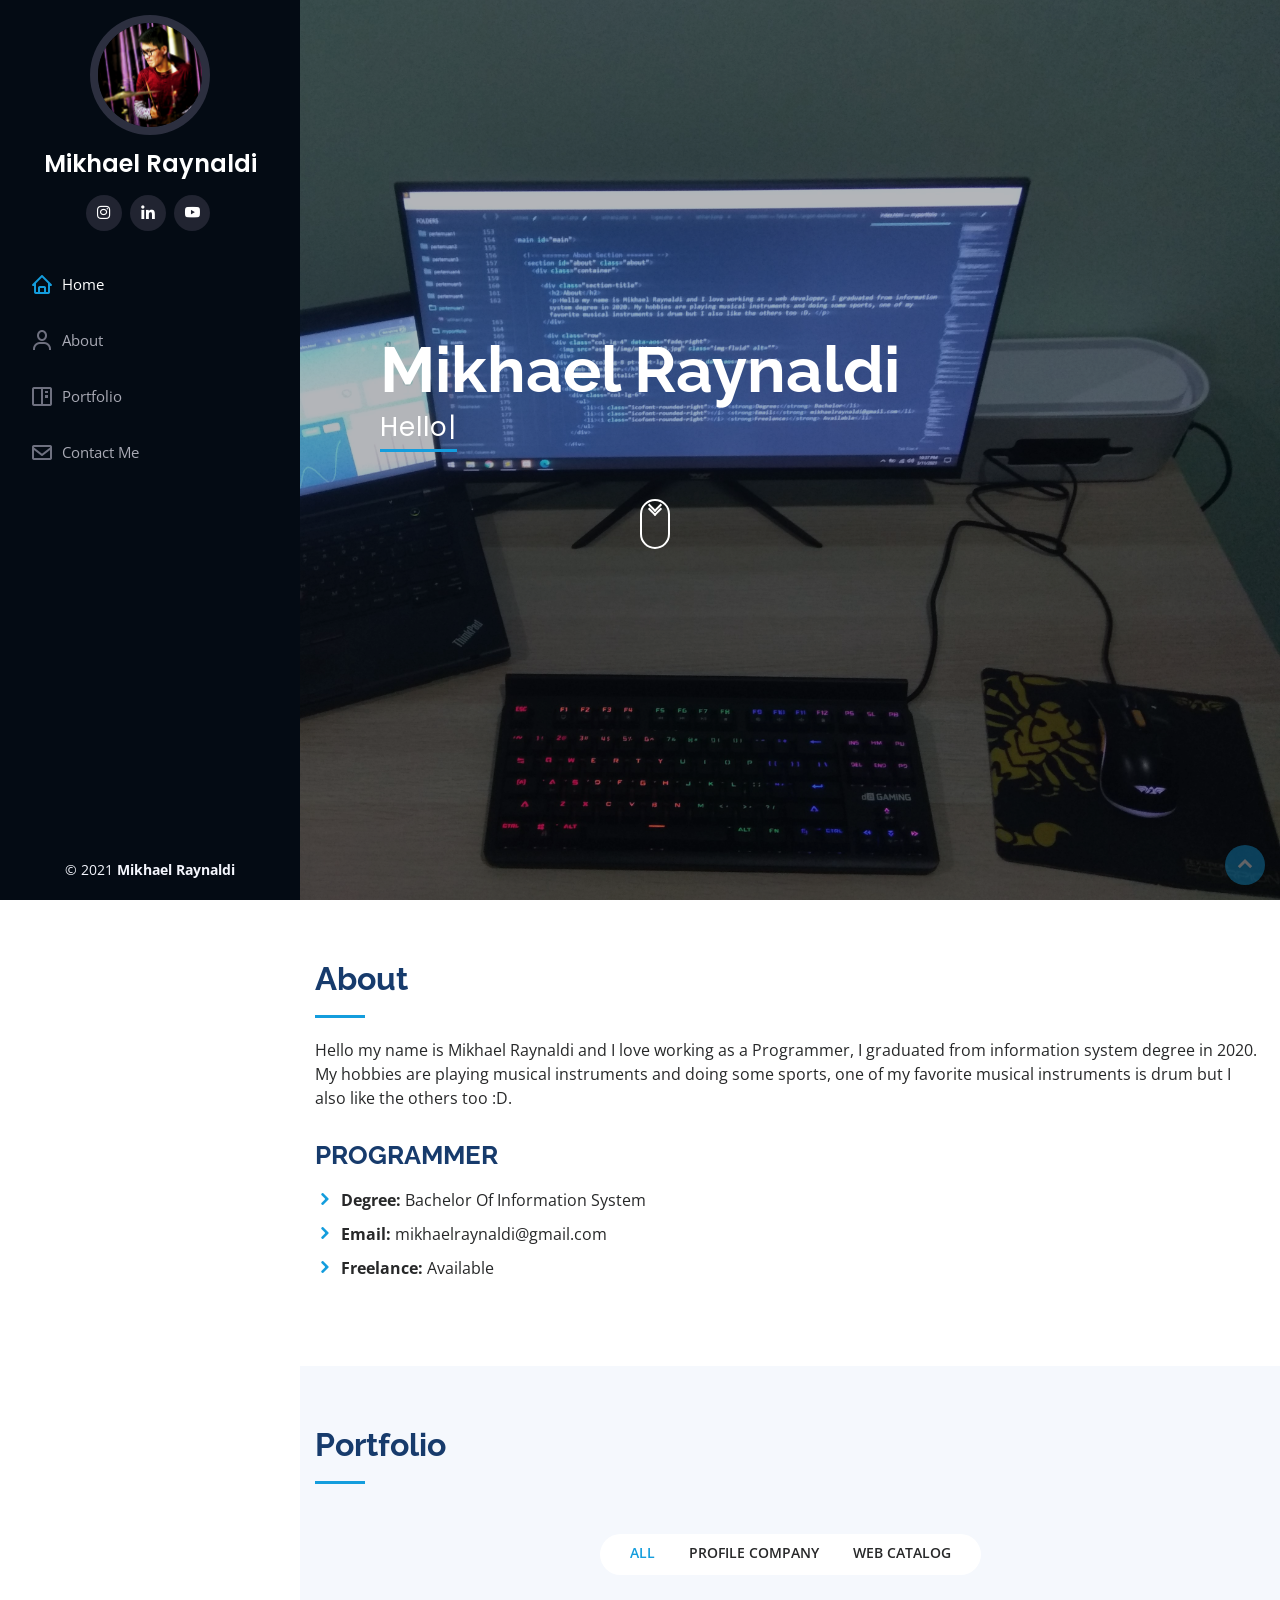
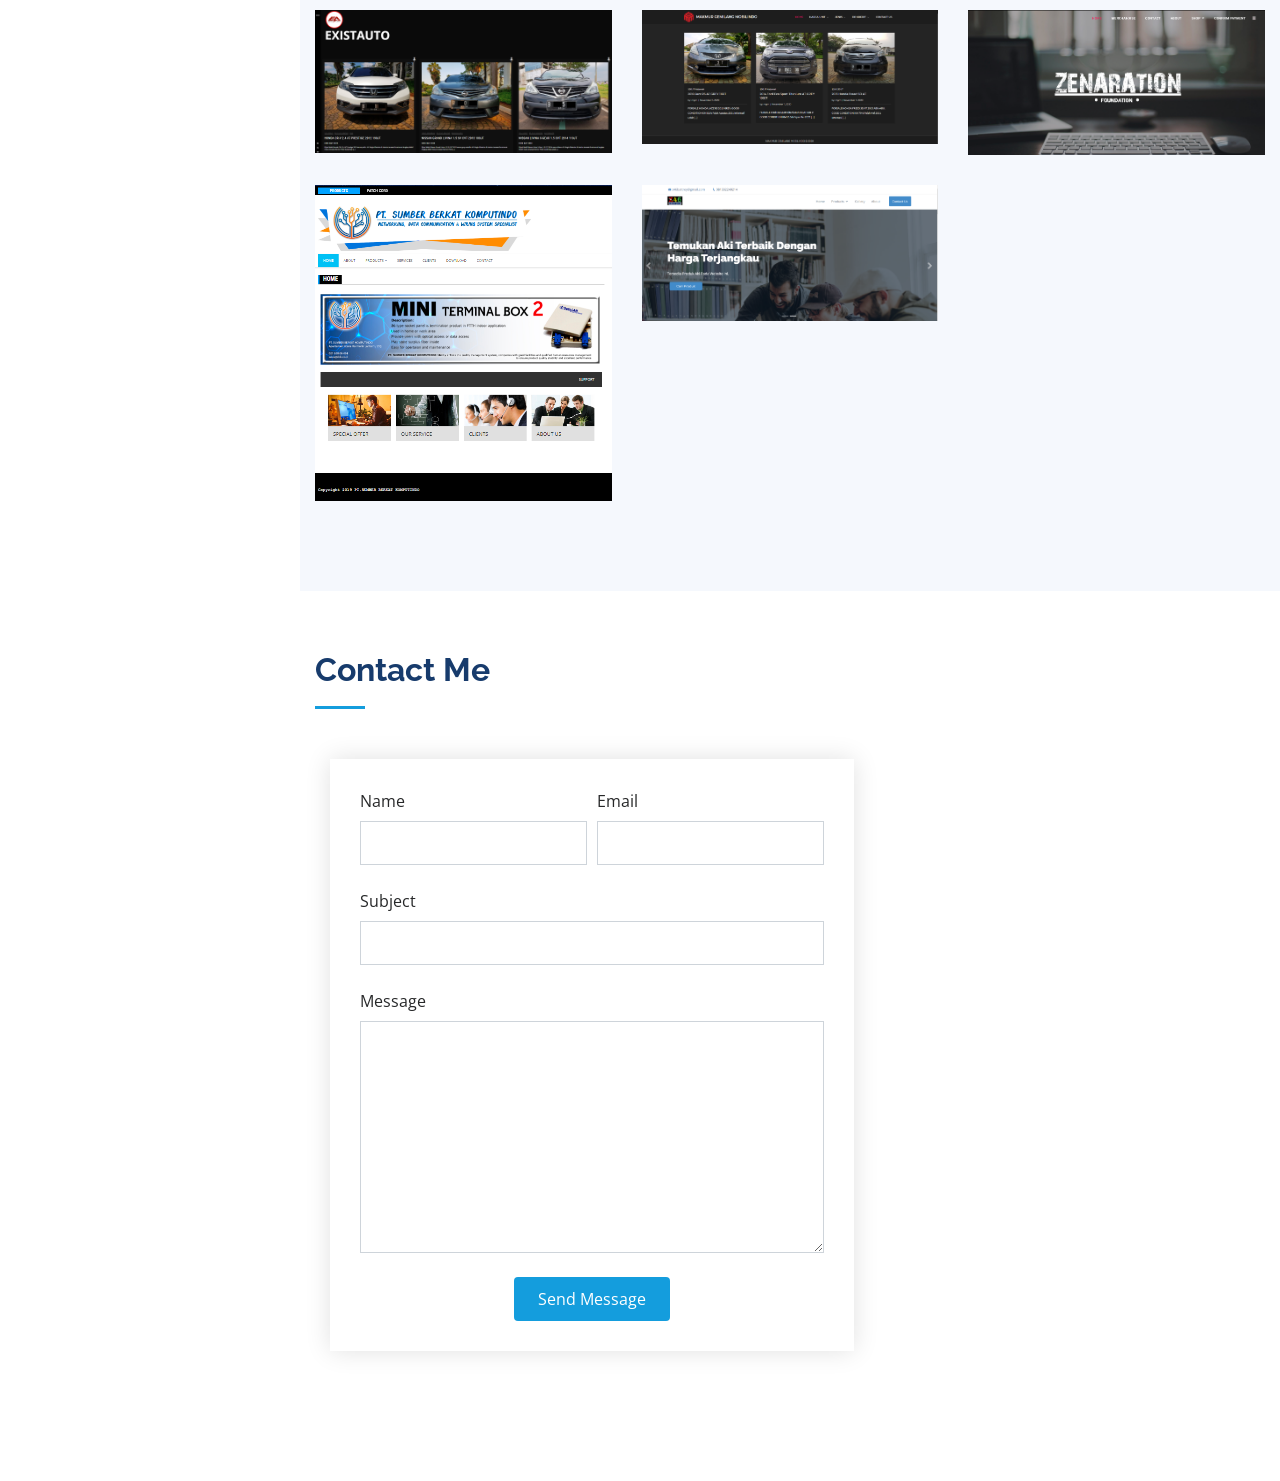
==== commit 2c8a80cc: "Update index.html" ====
--- a/index.html
+++ b/index.html
@@ -132,9 +132,7 @@
                   <p>Hello my name is Mikhael Raynaldi and I love working as a Programmer, I graduated from information system degree in 2020. My hobbies are playing musical instruments and doing some sports, one of my favorite musical instruments is drum but I also like the others too :D. </p>
                 </div>
                 <div class="row">
-                <!--   <div class="col-lg-4" data-aos="fade-right">
-                    <img src="assets/img/m10.jpg" class="img-fluid" alt="">
-                  </div> -->
+                
                   <div class="col-lg-8 pt-4 pt-lg-0 content" data-aos="fade-left">
                     <h3>PROGRAMMER</h3>
                     <p class="font-italic">
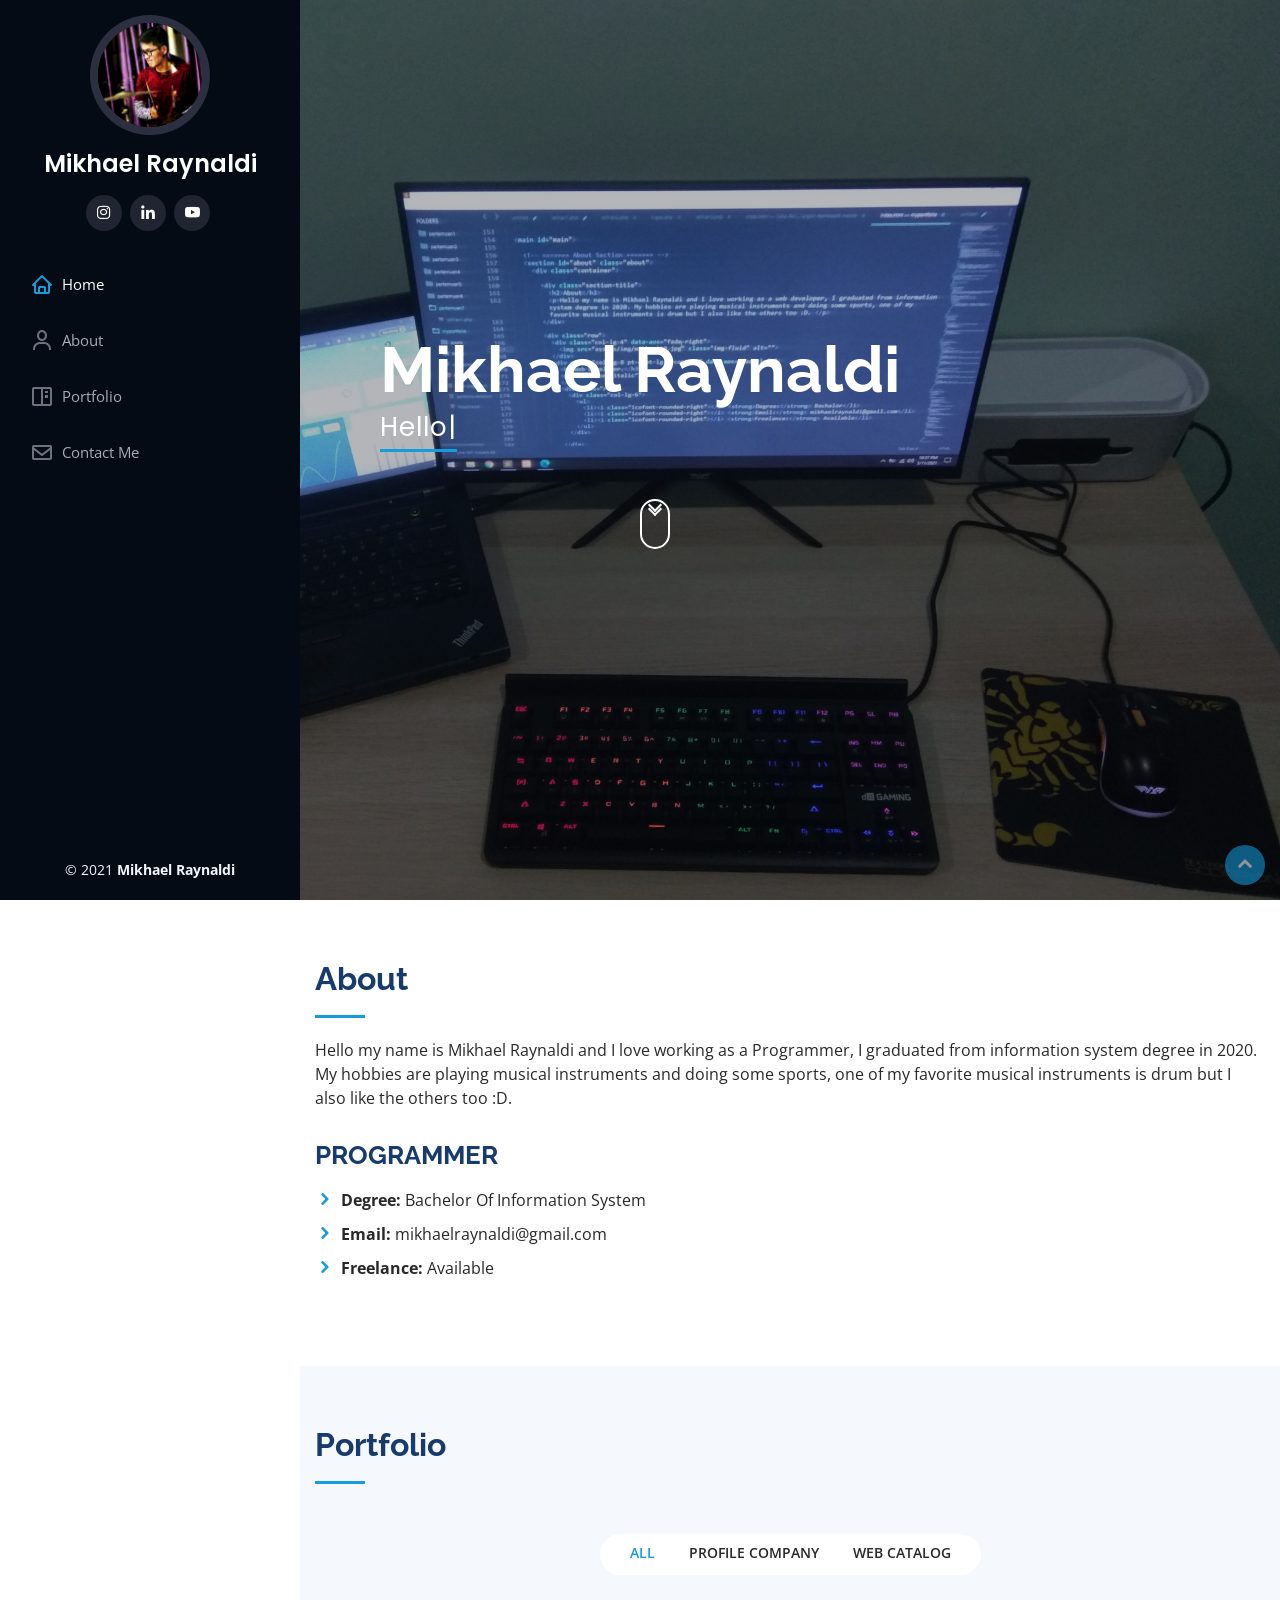
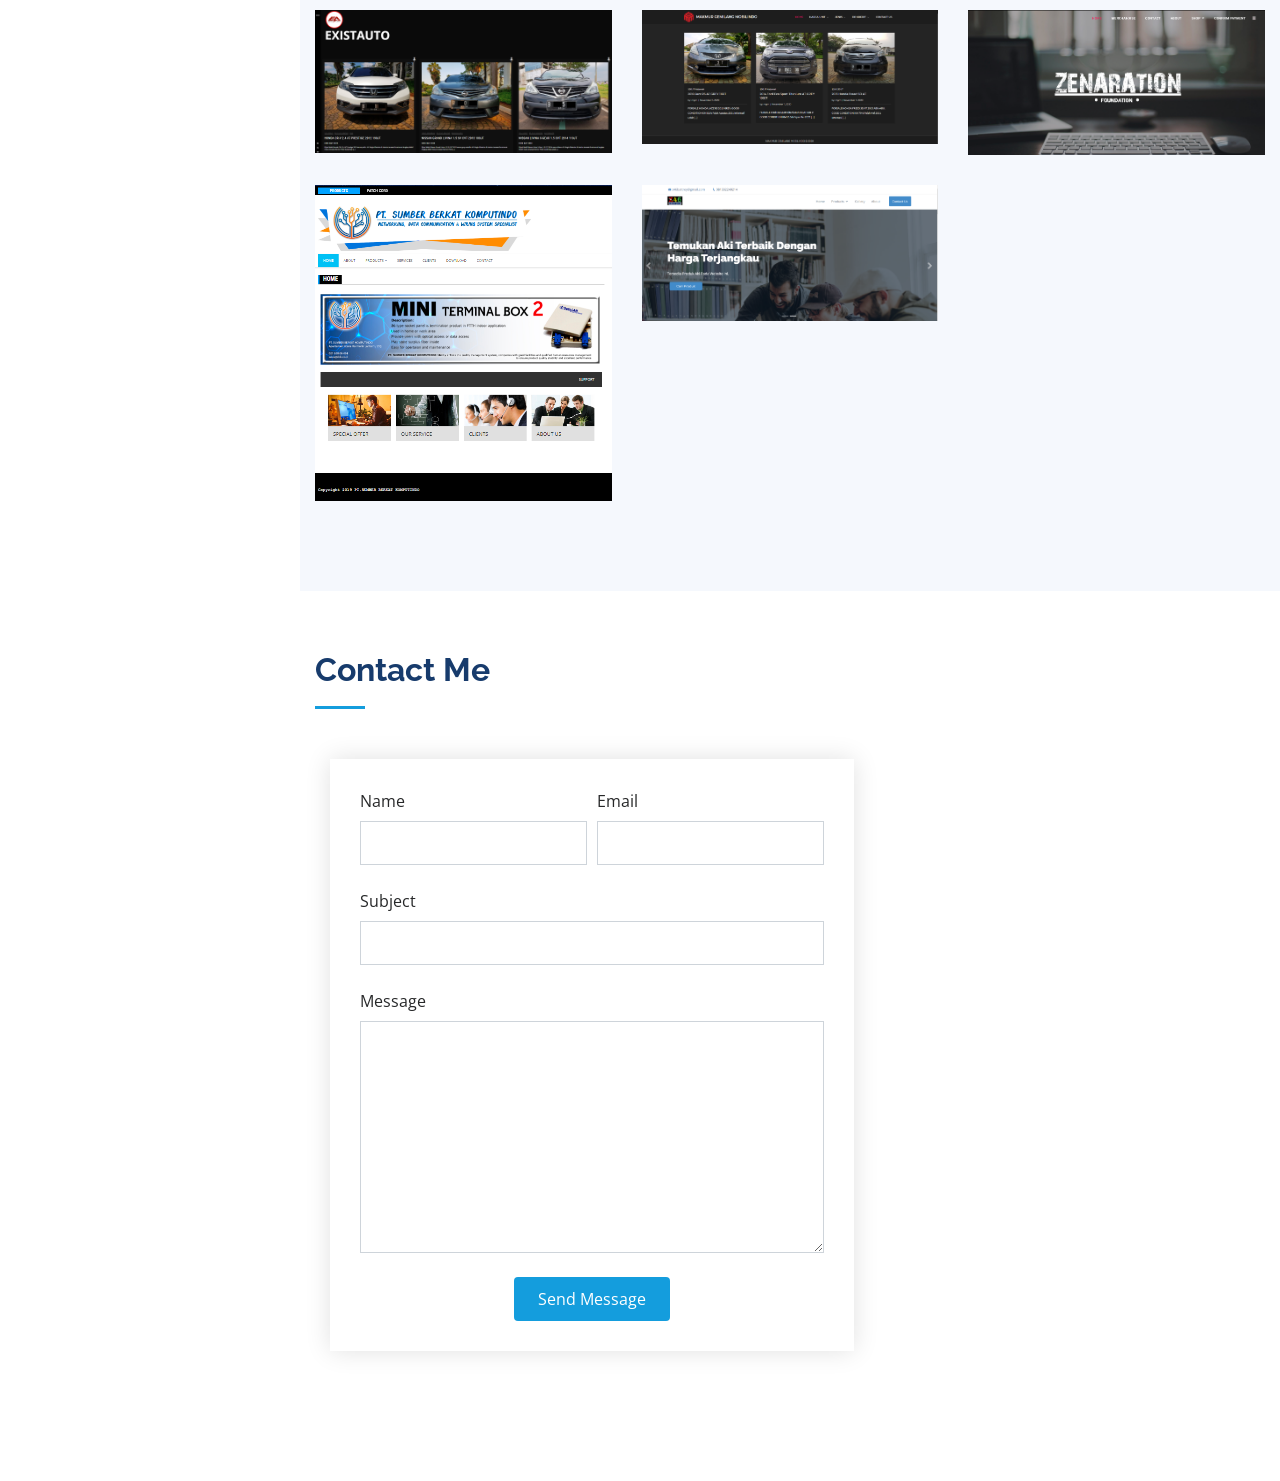
==== commit d9037949: "Update mgm" ====
--- a/index.html
+++ b/index.html
@@ -190,7 +190,7 @@
                         <img src="assets/img/portfolio/mgm.PNG" class="img-fluid" alt=""></a>
                         <div class="portfolio-links">
                           <a href="mgm.html"  title="More Details"><i class='bx bx-expand-alt'></i>
-                            <a href="http://mgmobilindo.id/" target="_blank" title="Website"><i class="bx bx-link"></i></a>
+                            <a href="#" id="mgm" target="_blank" title="Website"><i class="bx bx-link"></i></a>
                           </div>
                         </div>
                       </div>
@@ -338,6 +338,10 @@
                           e.preventDefault();
                           alert('Website Is Offline');
                           });
+                          $('#mgm').click(function(e) {
+                          e.preventDefault();
+                          alert('Website Is Offline');
+                          });
                           </script>
                         </body>
                       </html>
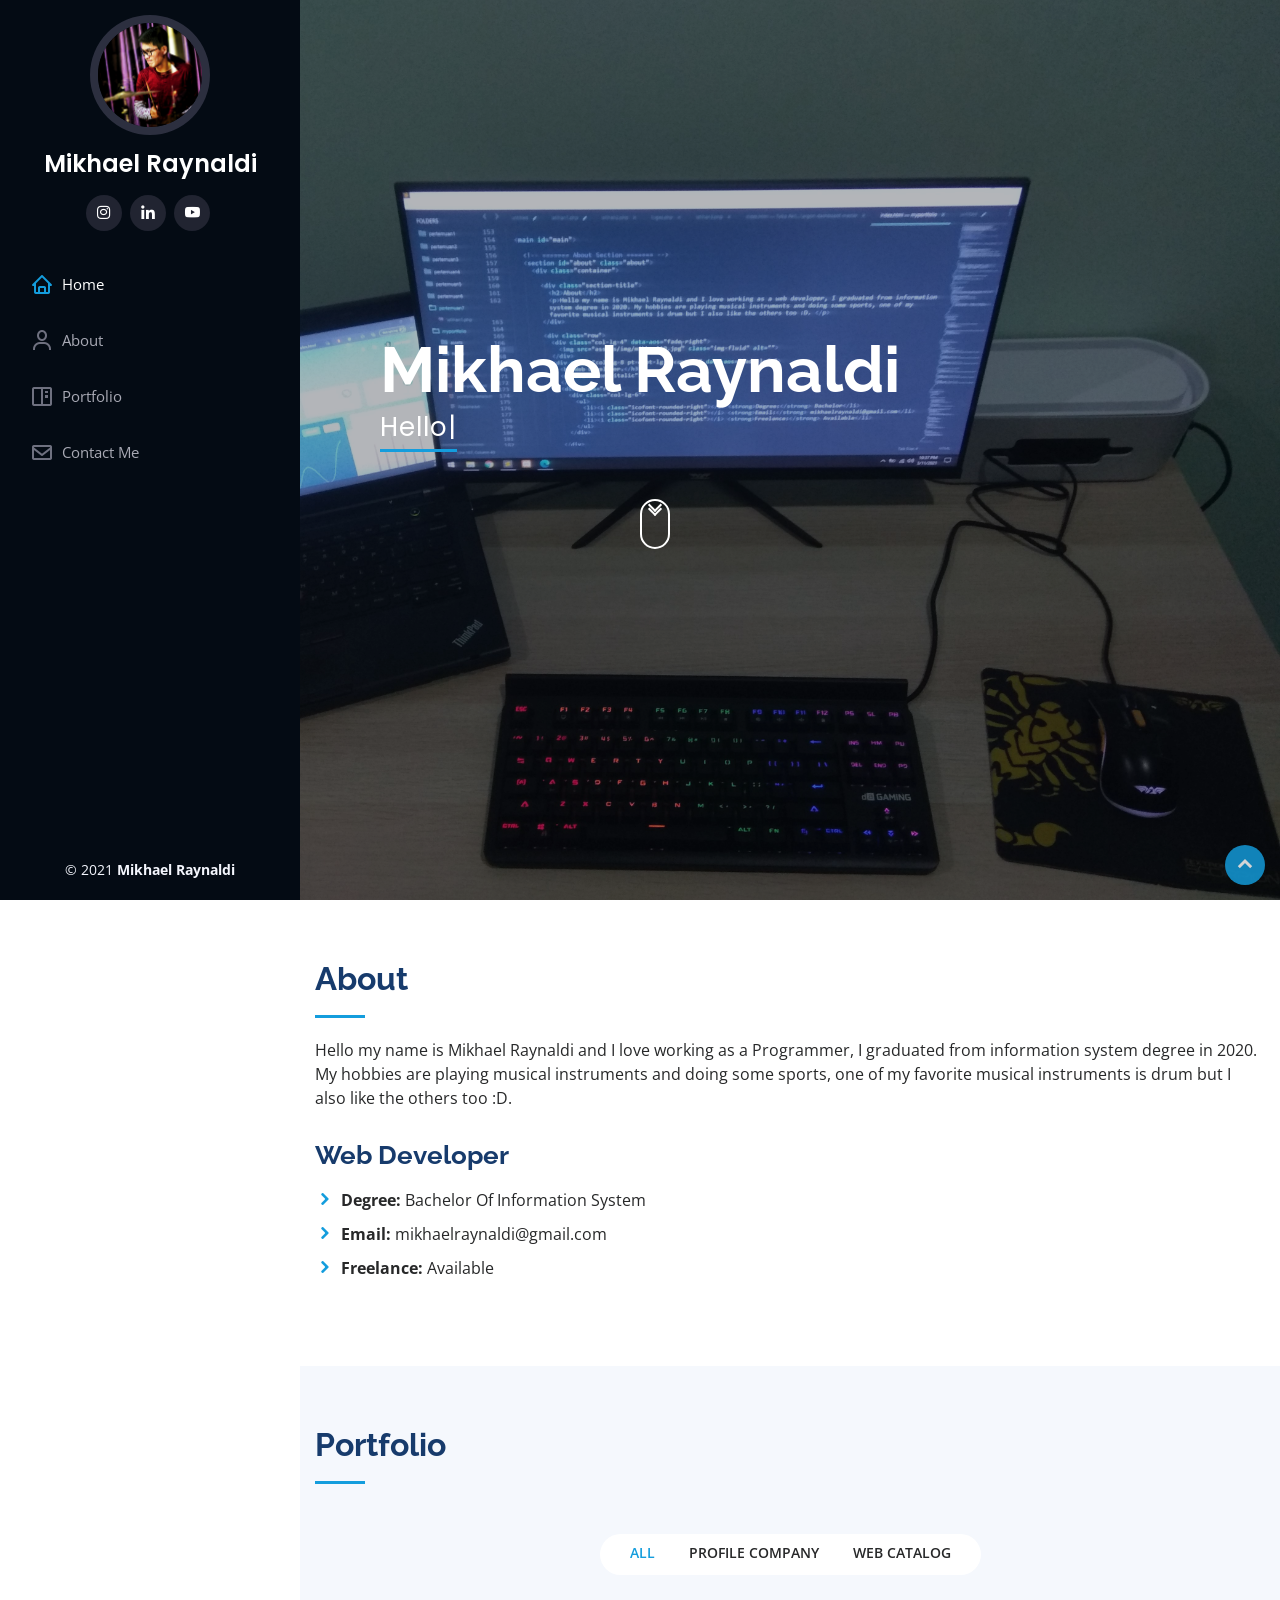
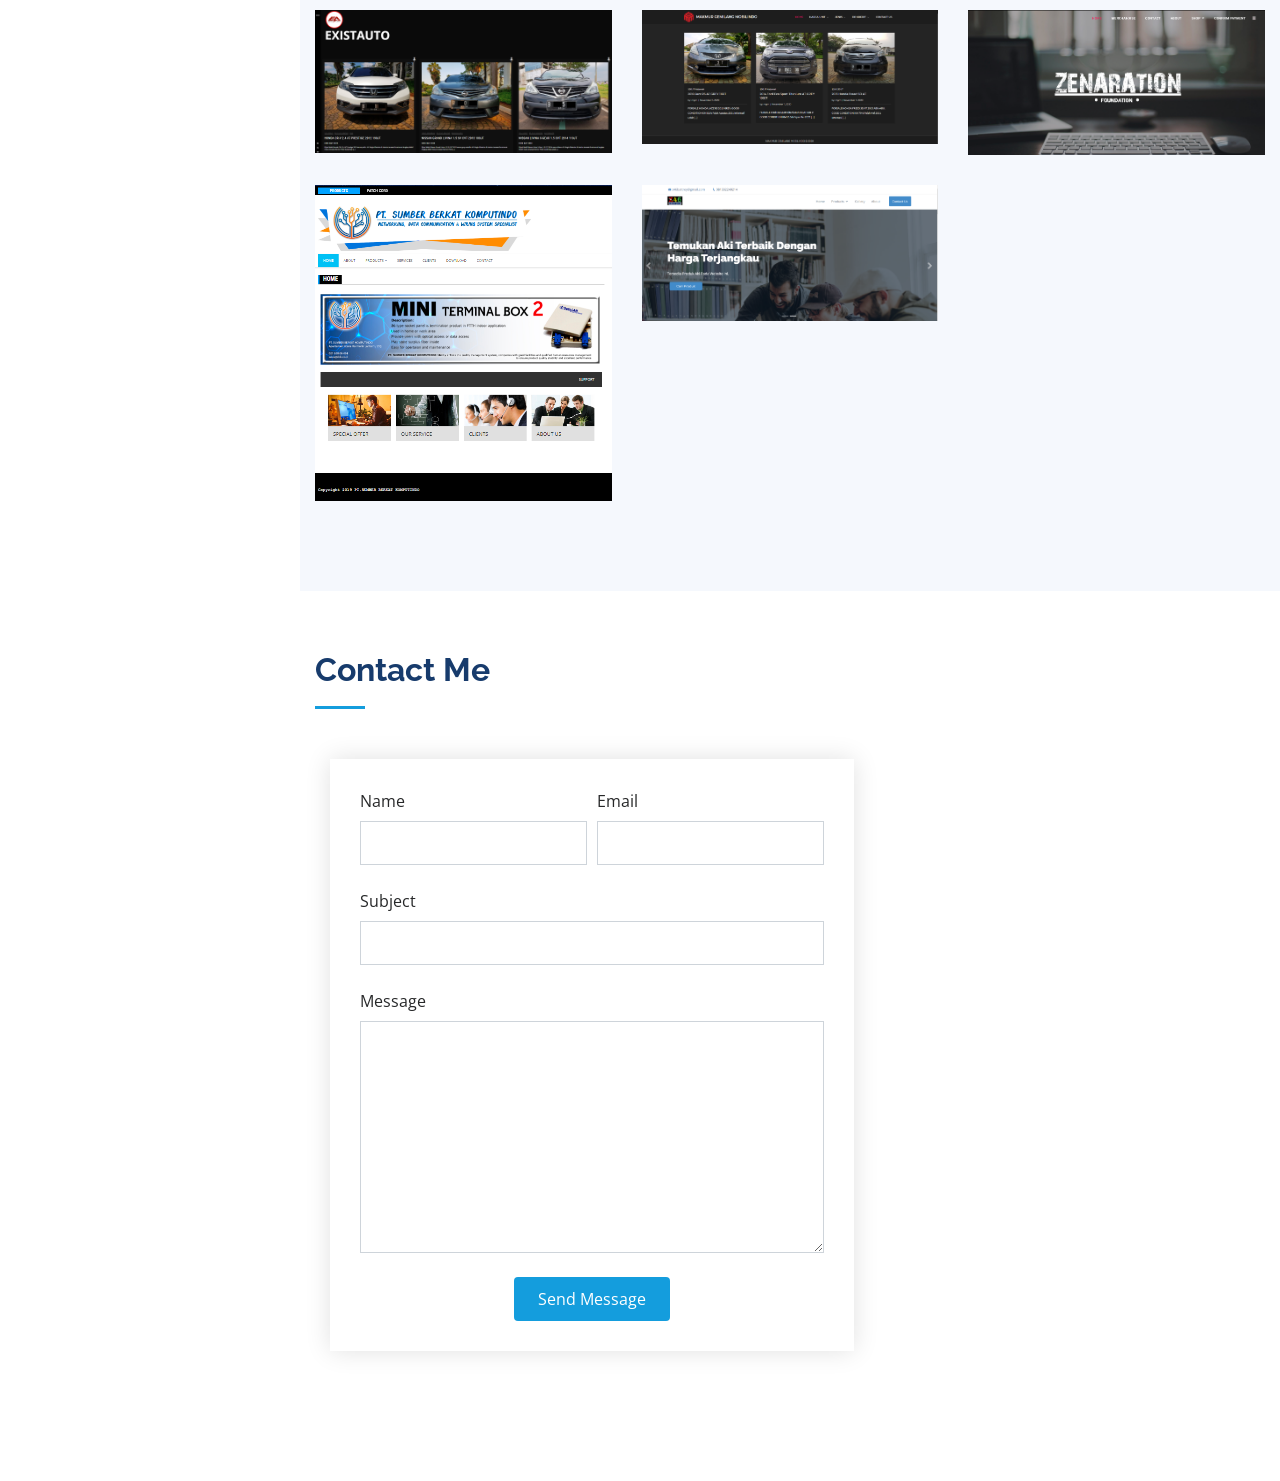
==== commit 3410680e: "web developer" ====
--- a/index.html
+++ b/index.html
@@ -134,7 +134,7 @@
                 <div class="row">
                 
                   <div class="col-lg-8 pt-4 pt-lg-0 content" data-aos="fade-left">
-                    <h3>PROGRAMMER</h3>
+                    <h3>Web Developer</h3>
                     <p class="font-italic">
                     </p>
                     <div class="row">
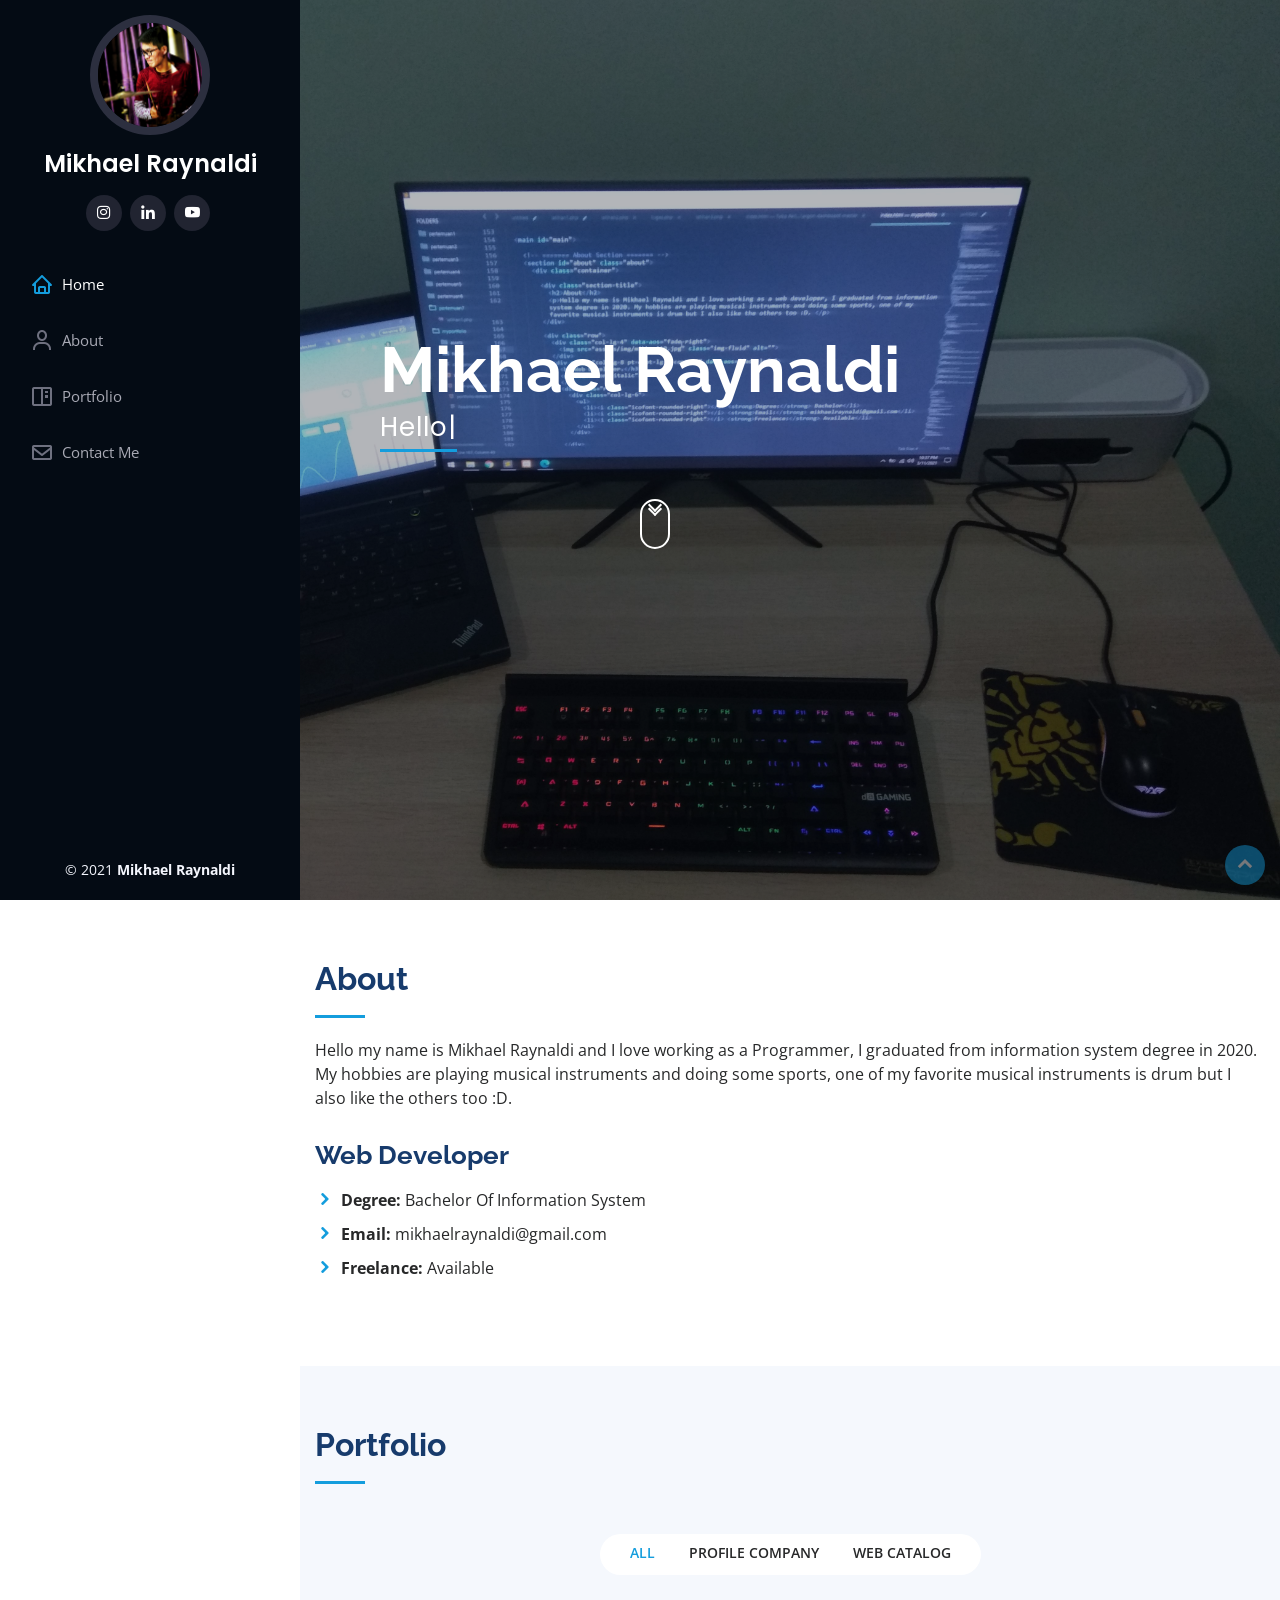
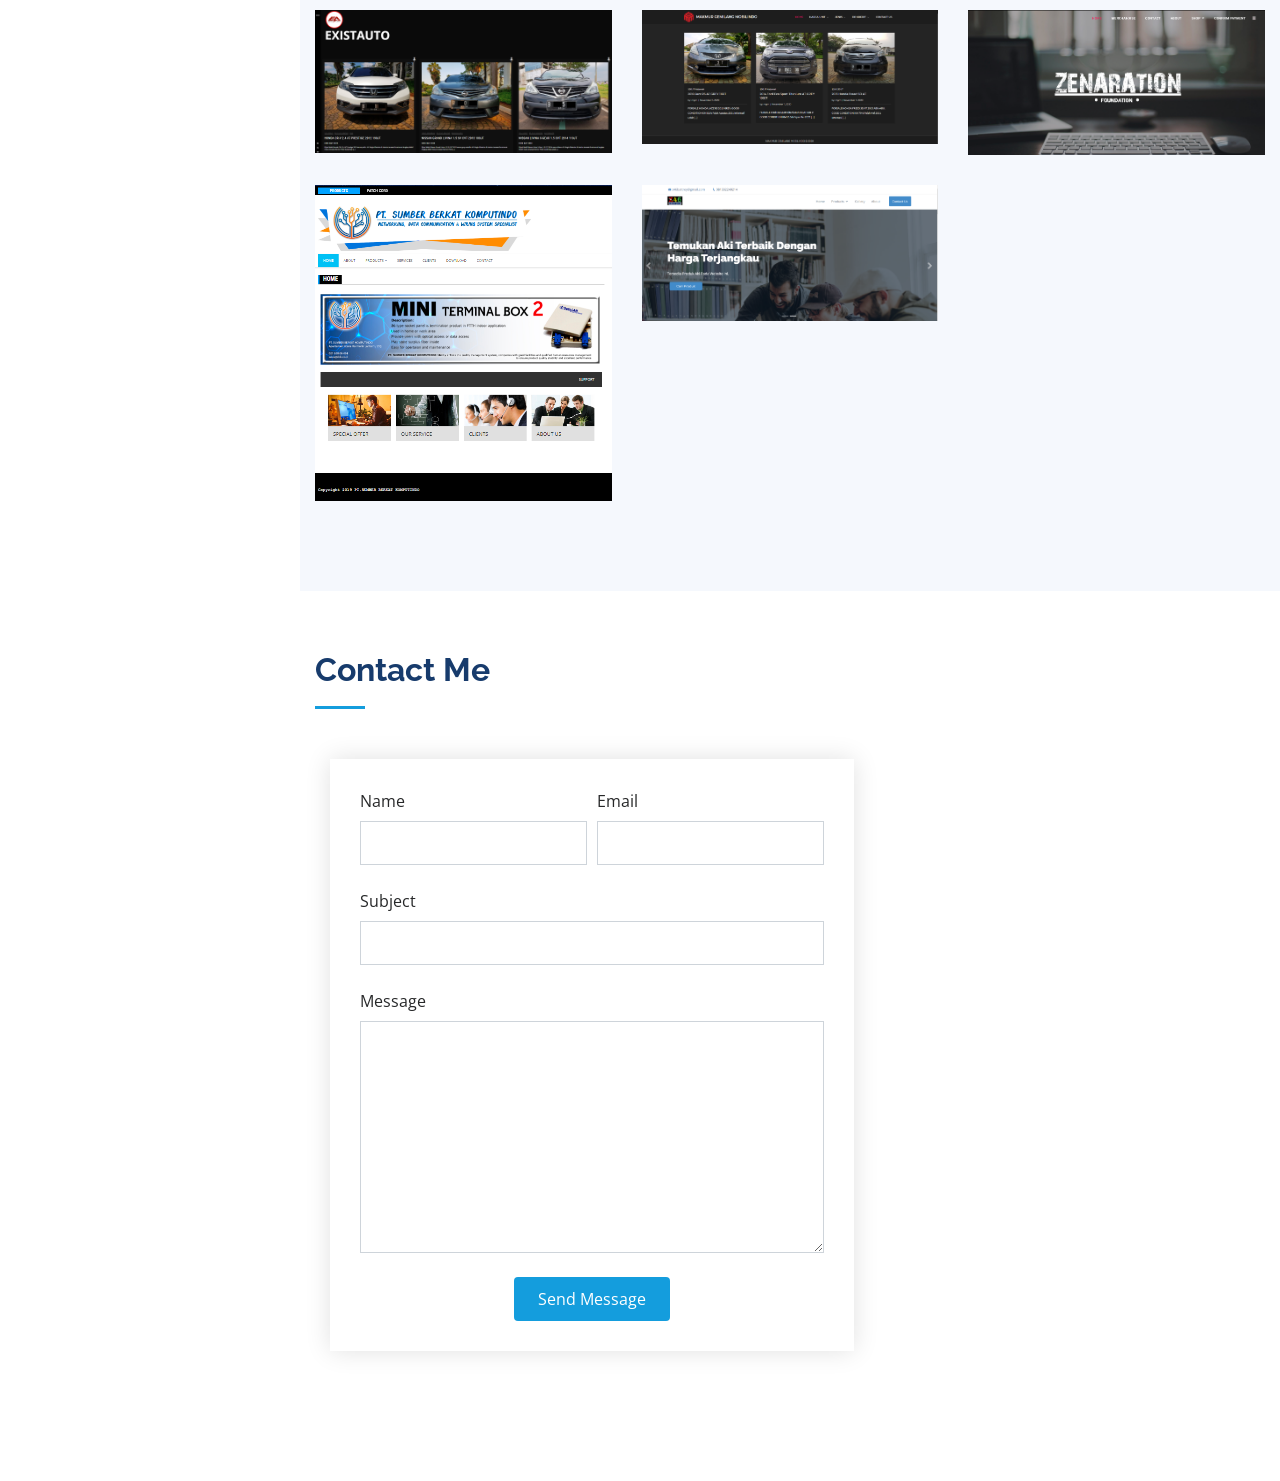
==== commit 31149292: "tokoakitangerang dihilangkan linknya" ====
--- a/index.html
+++ b/index.html
@@ -219,7 +219,7 @@
                               <img src="assets/img/portfolio/z46.PNG" class="img-fluid" alt="">
                               <div class="portfolio-links">
                                 <a href="z46.html" title="More Details"><i class='bx bx-expand-alt'></i>
-                                  <a href="https://tokoakitangerang.com/" target="__blank" title="Website"><i class="bx bx-link"></i></a>
+                                  <a href="#" target="__blank" title="Website"><i class="bx bx-link"></i></a>
                                 </div>
                               </div>
                             </div>
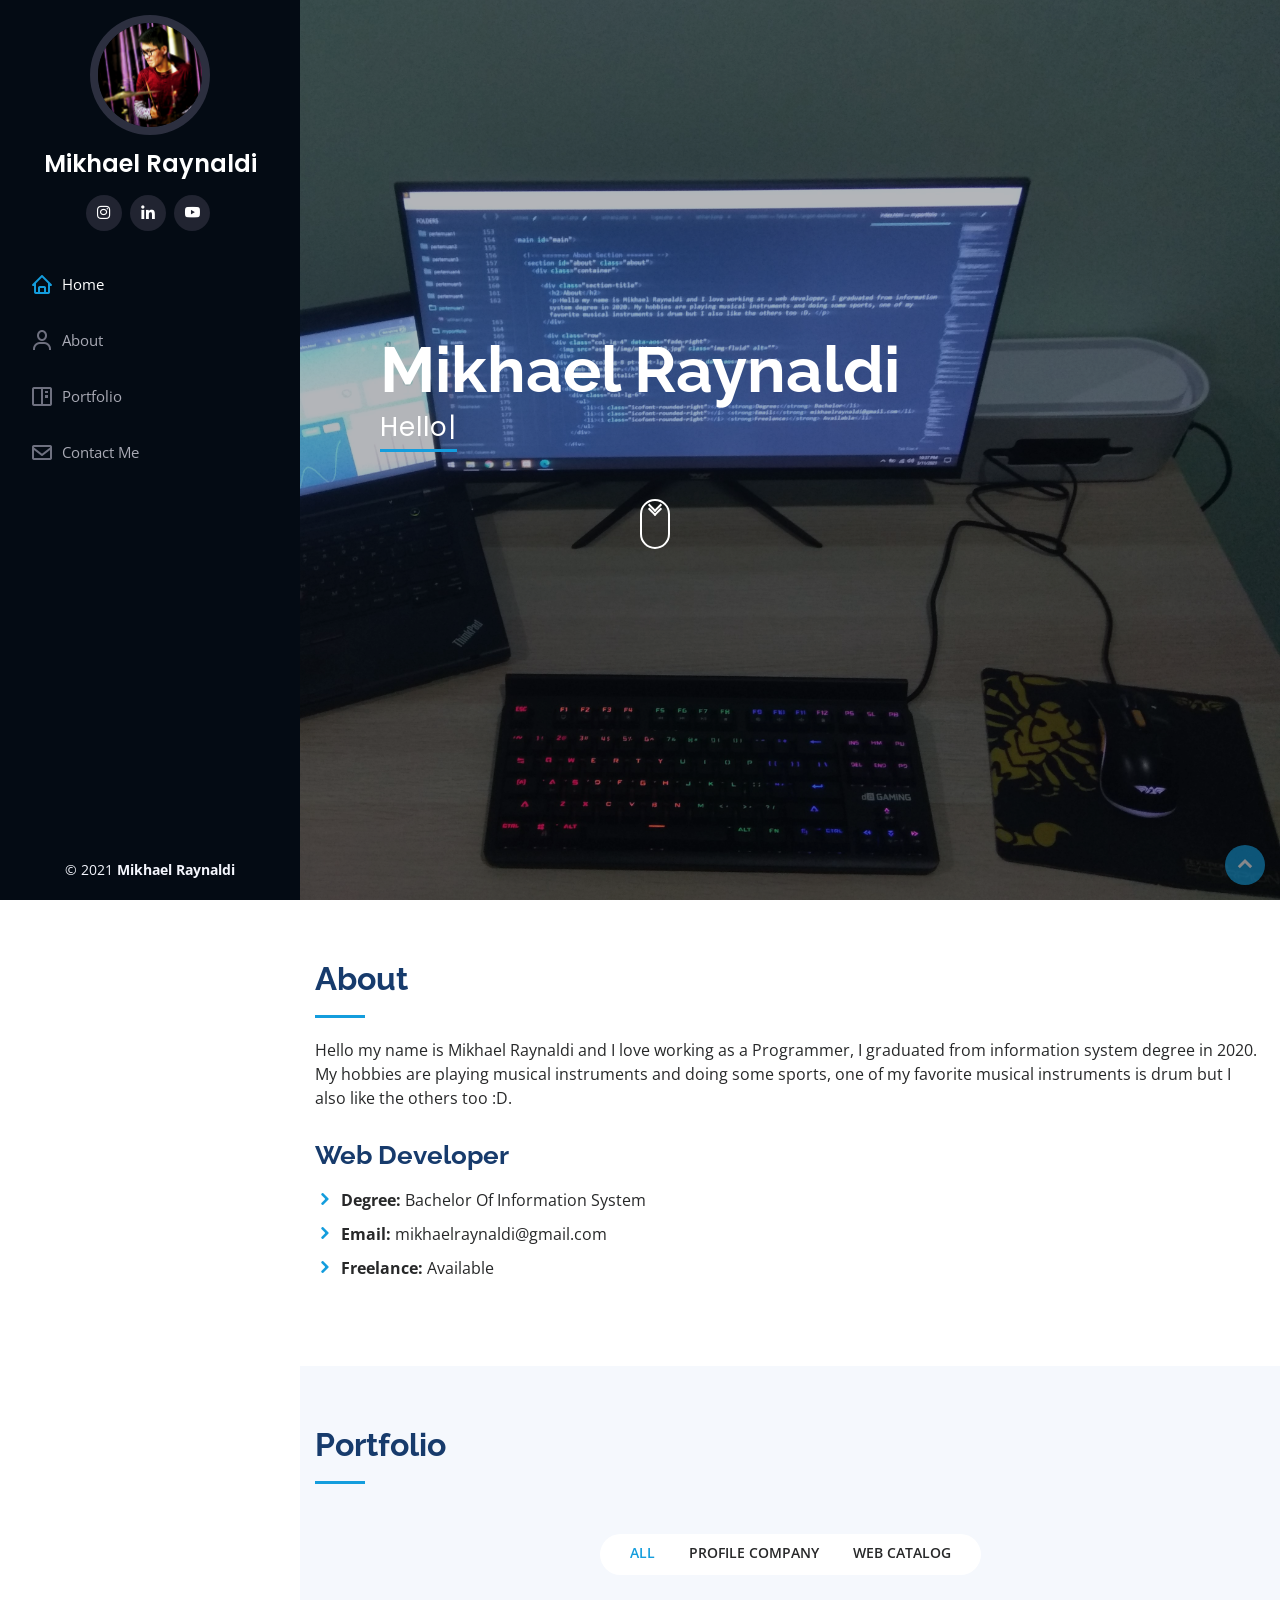
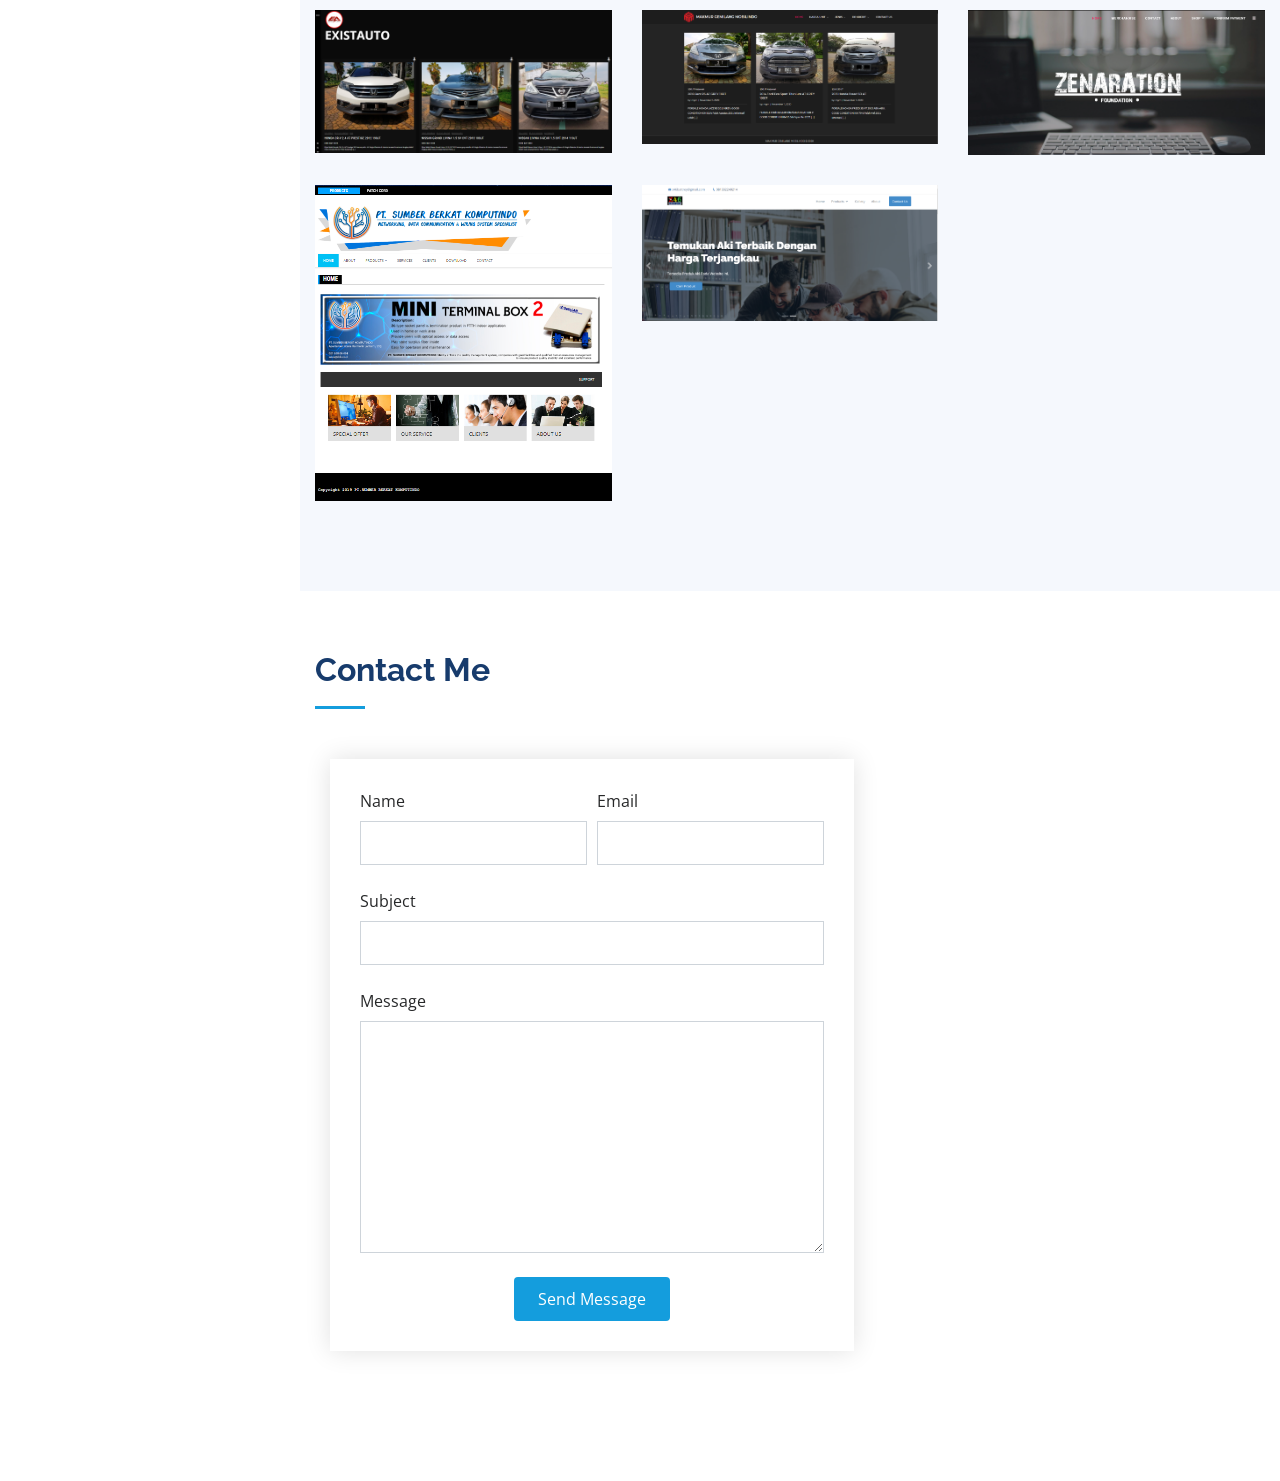
==== commit 753d5b5d: "Update index.html" ====
--- a/index.html
+++ b/index.html
@@ -219,7 +219,7 @@
                               <img src="assets/img/portfolio/z46.PNG" class="img-fluid" alt="">
                               <div class="portfolio-links">
                                 <a href="z46.html" title="More Details"><i class='bx bx-expand-alt'></i>
-                                  <a href="#" target="__blank" title="Website"><i class="bx bx-link"></i></a>
+                                  <a href="#" target="__blank" title= "Website" id="z46"><i class="bx bx-link"></i></a>
                                 </div>
                               </div>
                             </div>
@@ -342,6 +342,10 @@
                           e.preventDefault();
                           alert('Website Is Offline');
                           });
+                          $('#z46').click(function(e) {
+                          e.preventDefault();
+                          alert('Website Is Offline');
+                          });
                           </script>
                         </body>
                       </html>
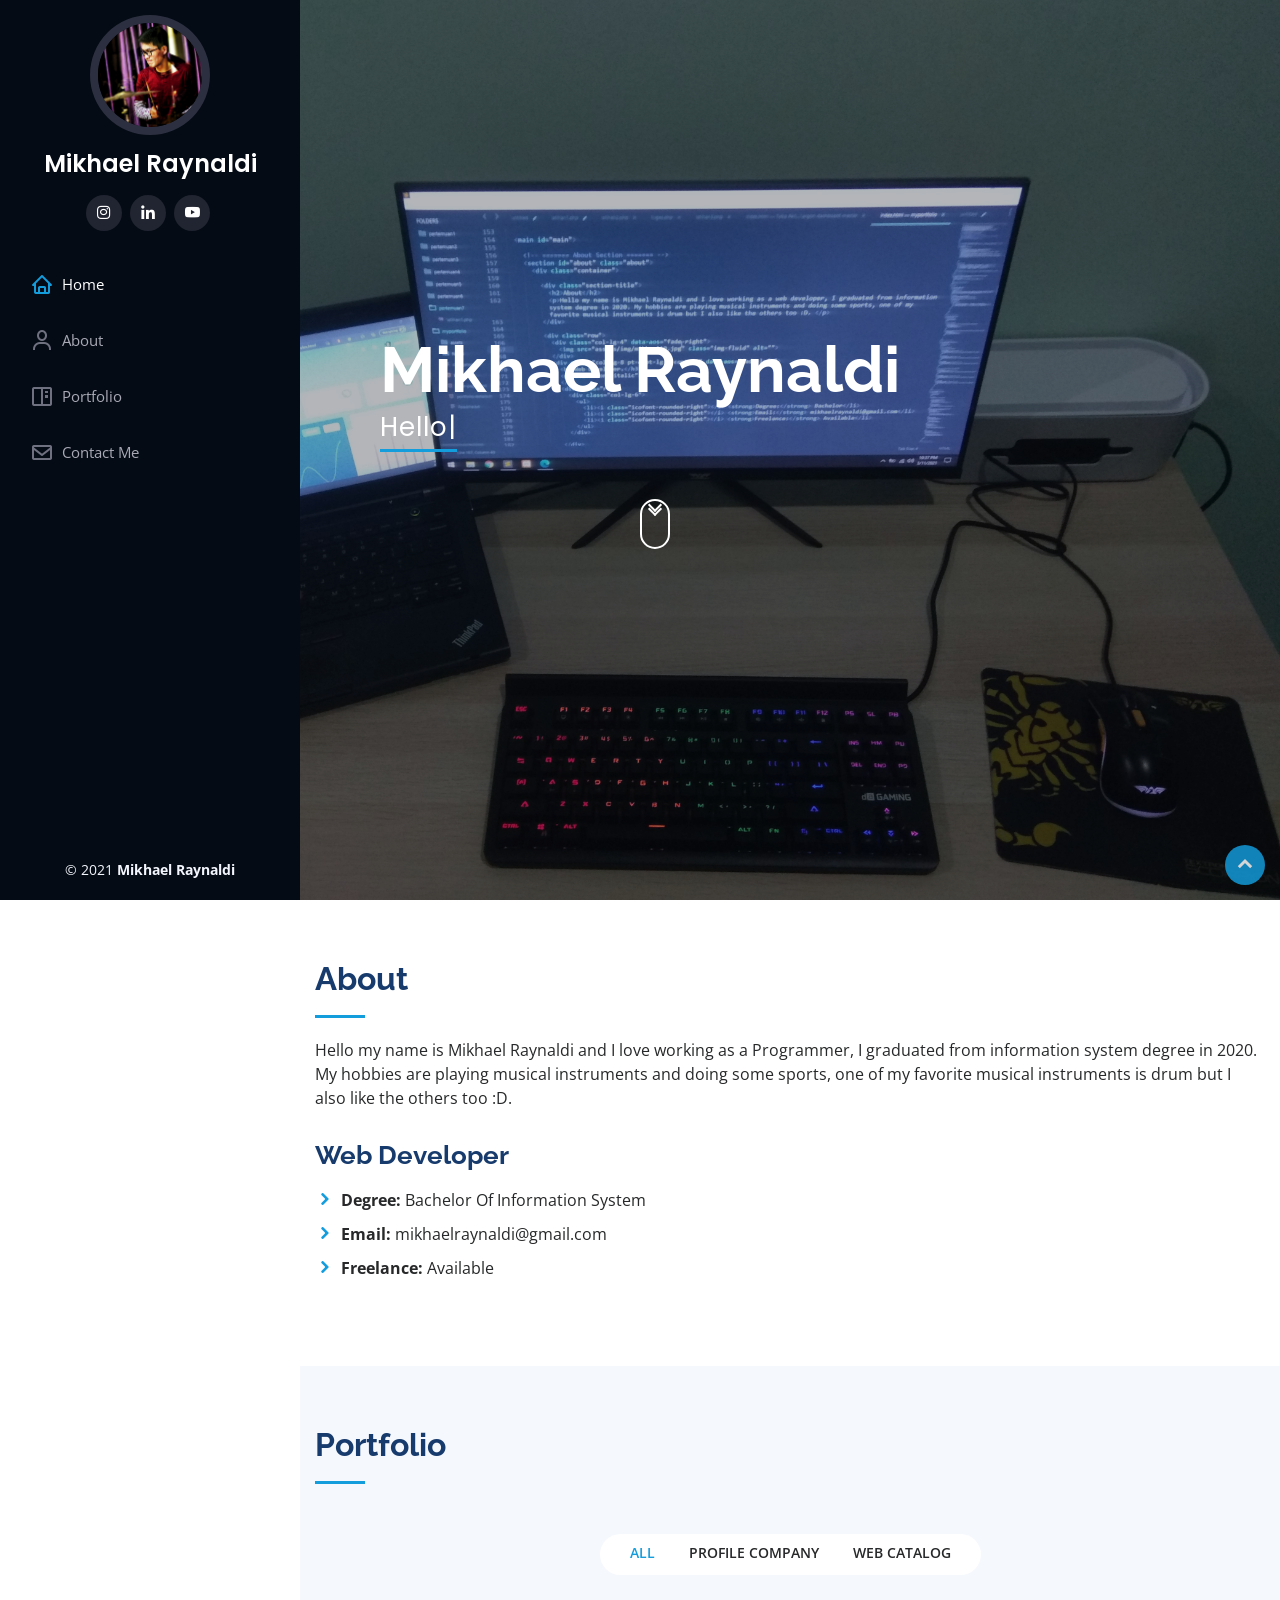
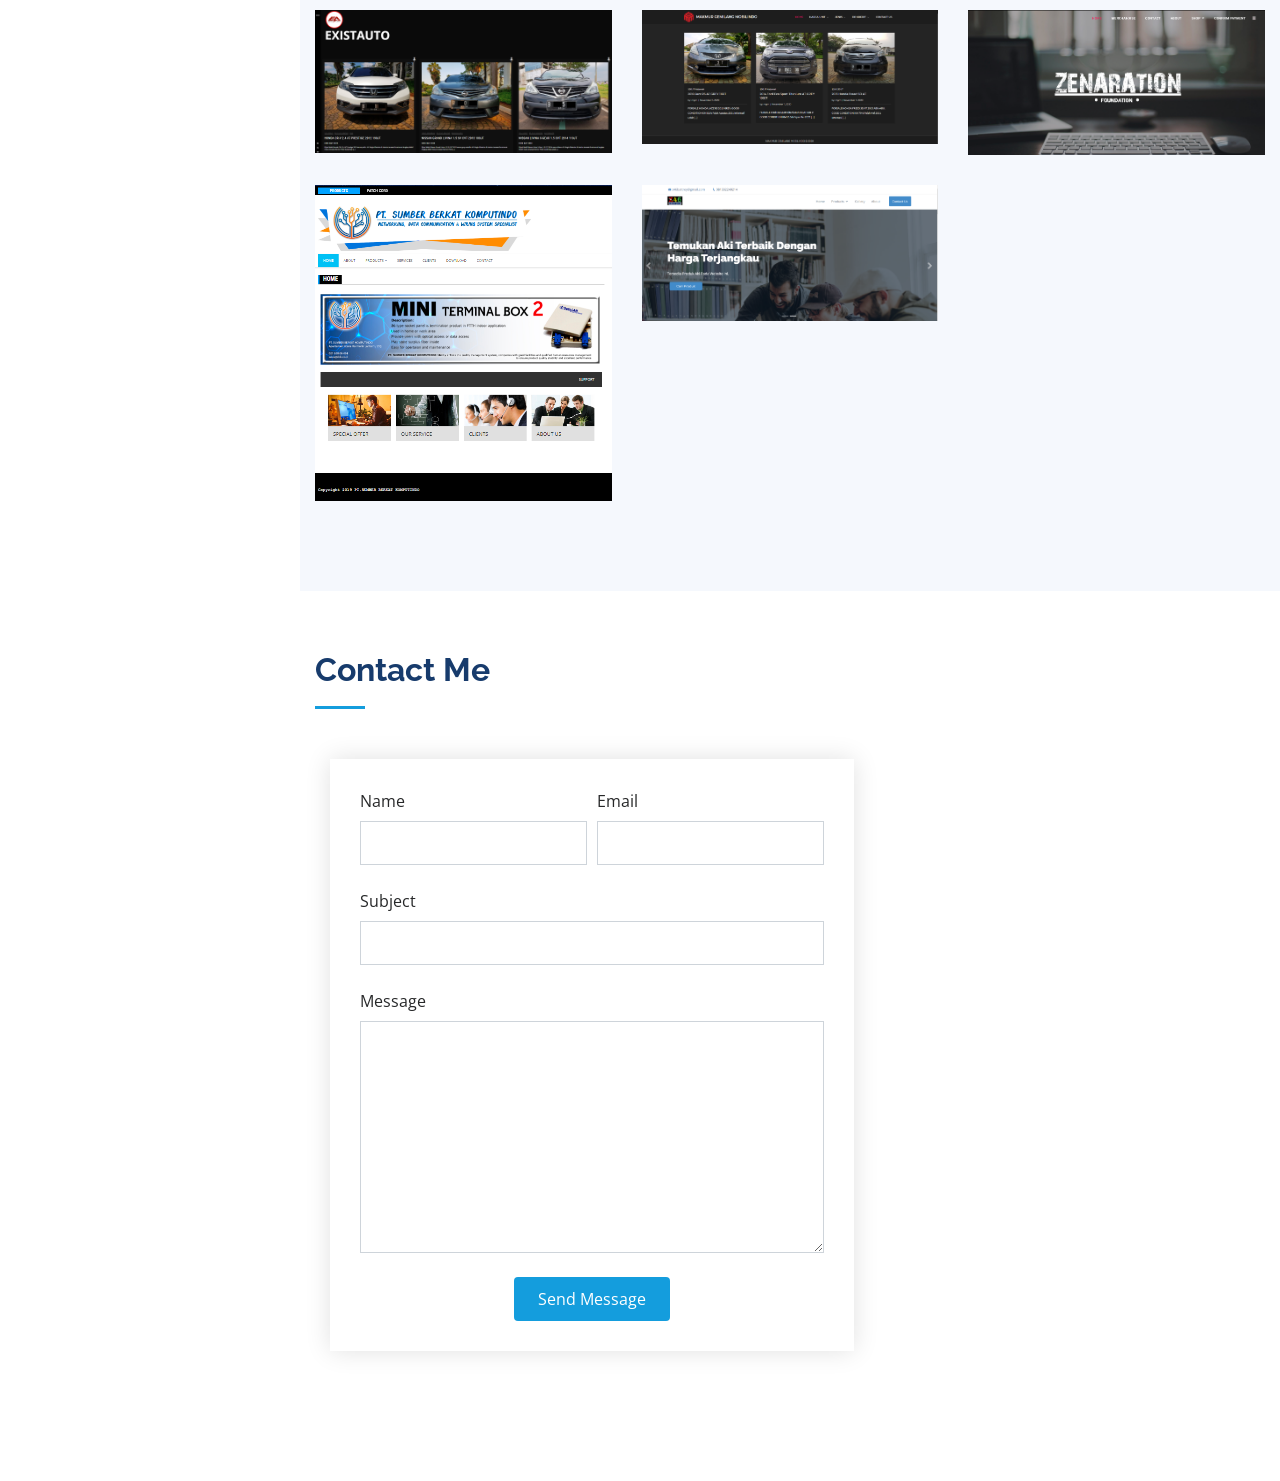
==== commit 7f0151e7: "Update index.html" ====
--- a/index.html
+++ b/index.html
@@ -219,7 +219,7 @@
                               <img src="assets/img/portfolio/z46.PNG" class="img-fluid" alt="">
                               <div class="portfolio-links">
                                 <a href="z46.html" title="More Details"><i class='bx bx-expand-alt'></i>
-                                  <a href="#" target="__blank" title= "Website" id="z46"><i class="bx bx-link"></i></a>
+                                  <a href="#" target="website" title= "Website" id="z46"><i class="bx bx-link"></i></a>
                                 </div>
                               </div>
                             </div>
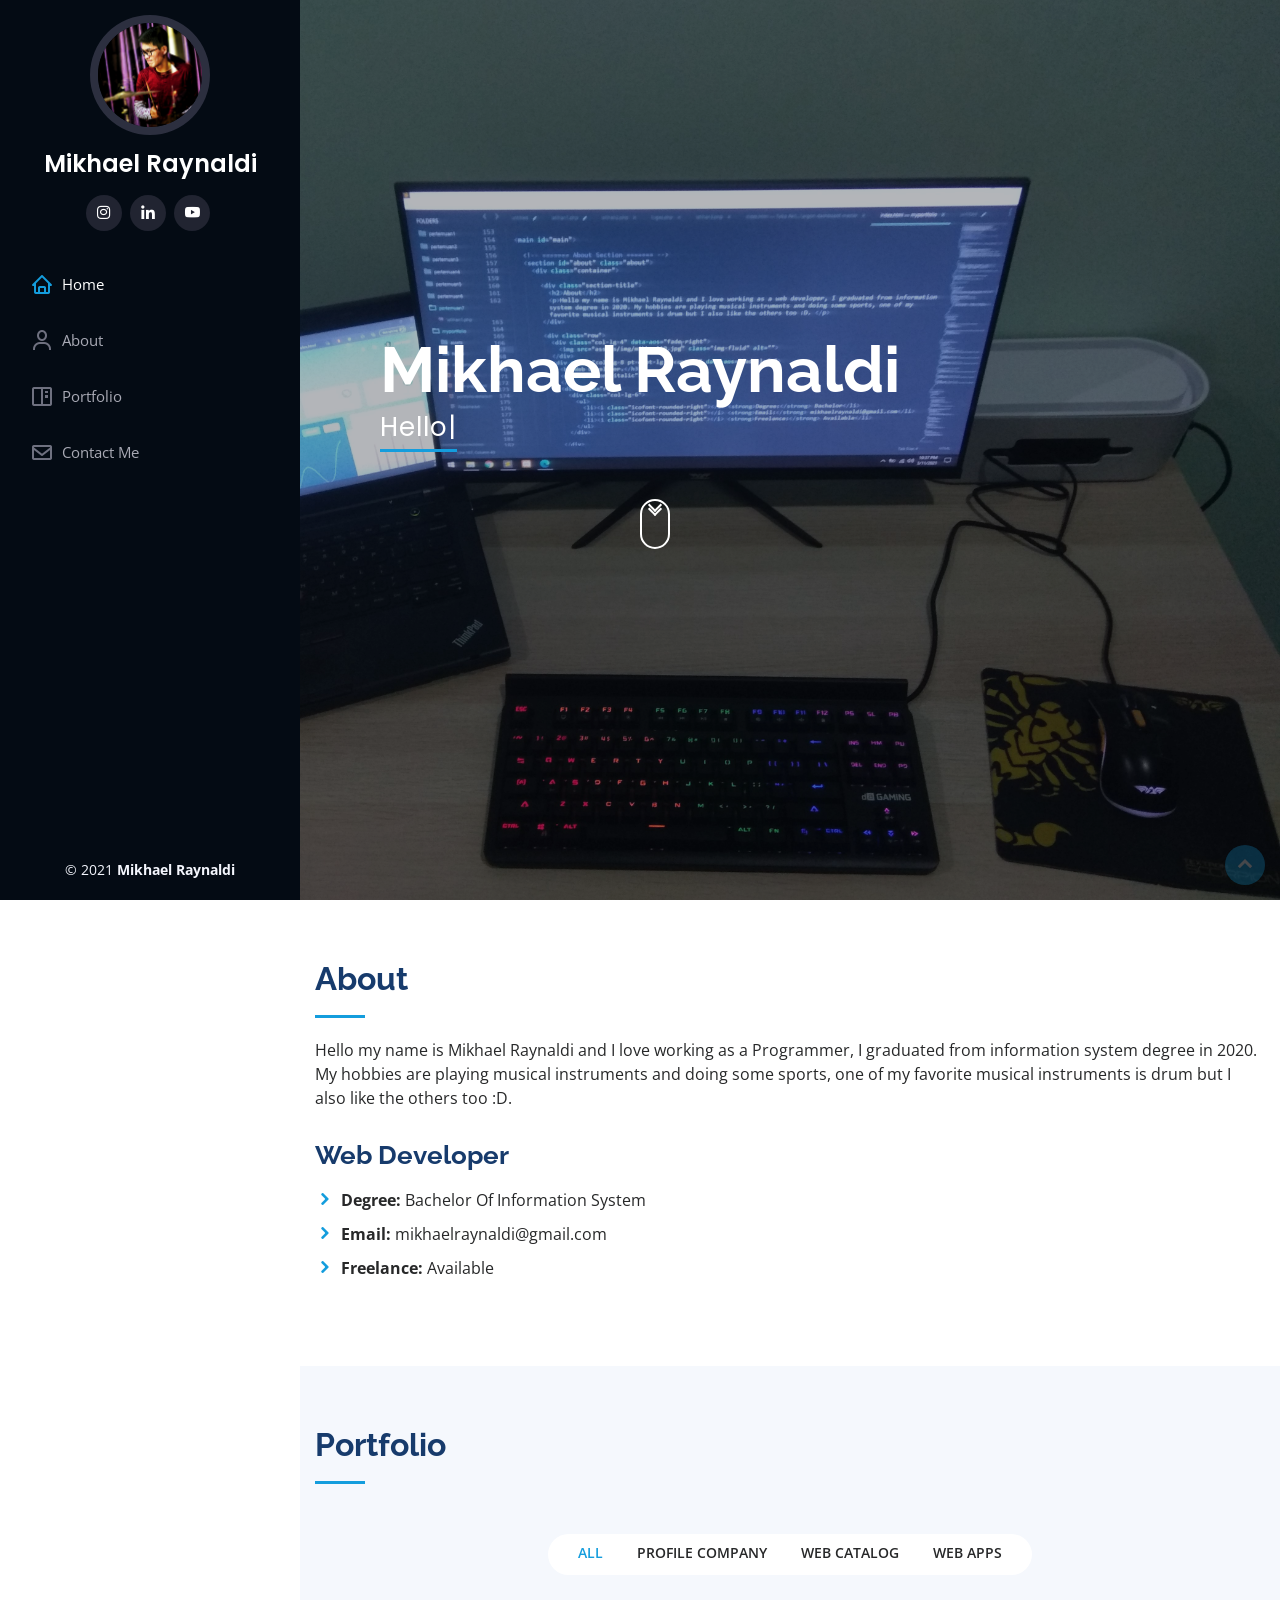
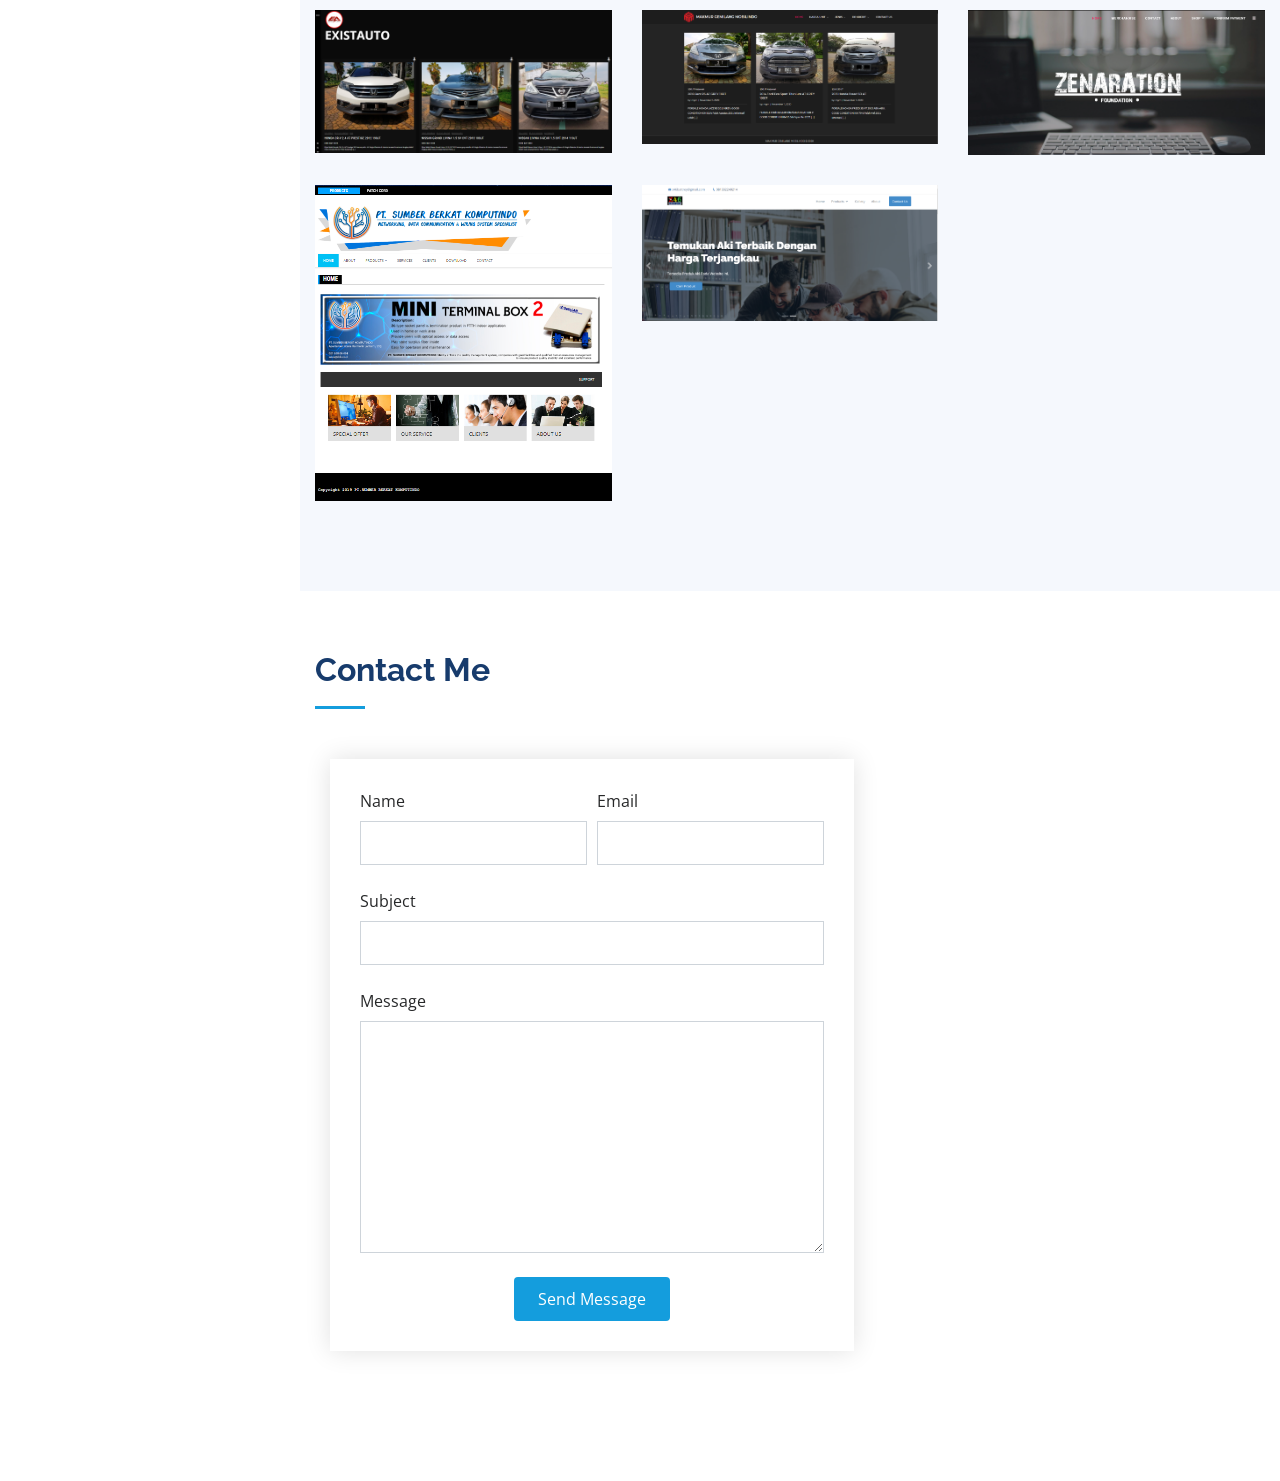
==== commit 2b747185: "Update index.html" ====
--- a/index.html
+++ b/index.html
@@ -169,6 +169,7 @@
                         <li data-filter=".filter-webpc">Profile Company</li>
                         <!-- <li data-filter=".filter-app">App</li> -->
                         <li data-filter=".filter-webcc">Web Catalog</li>
+                        <li data-filter=".filter-webcc">Web Apps</li>
                       </ul>
                     </div>
                   </div>
@@ -180,7 +181,7 @@
                         <img src="assets/img/portfolio/Exist.png" class="img-fluid" alt="">
                         <div class="portfolio-links">
                           <a href="existauto.html"  title="More Details"><i class='bx bx-expand-alt'></i>
-                            <a href="https://existauto.id/" target="_blank" title="Website"><i class="bx bx-link"></i></a>
+                            <a href="#" target="_blank" title="Website"><i class="bx bx-link"></i></a>
                           </div>
                         </div>
                         
